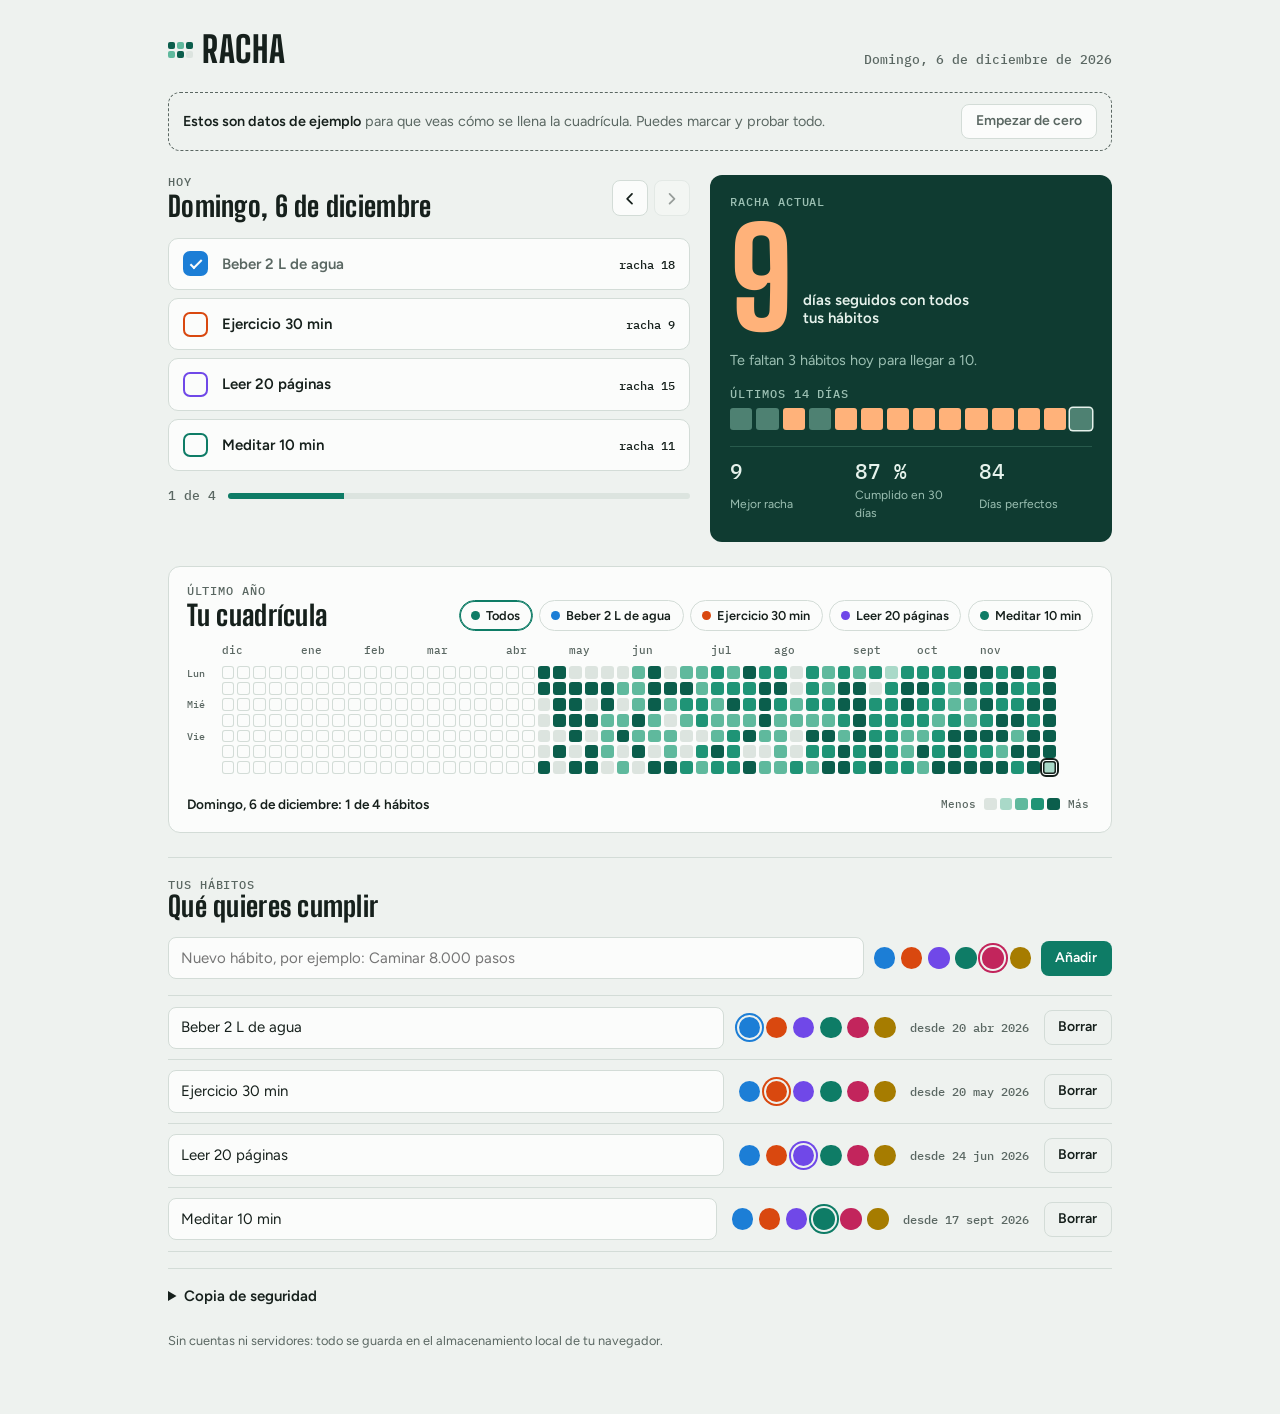
==== index.html @ d2ac2c83 "Añade Racha, registro de hábitos en una sola página Marca cada día los hábitos cumplidos, con racha " ====
<!doctype html>
<html lang="es">
<head>
<meta charset="utf-8">
<meta name="viewport" content="width=device-width, initial-scale=1, viewport-fit=cover">
<title>Racha de hábitos</title>
<link rel="preconnect" href="https://fonts.googleapis.com">
<link rel="preconnect" href="https://fonts.gstatic.com" crossorigin>
<link rel="stylesheet" href="https://fonts.googleapis.com/css2?family=Big+Shoulders+Display:wght@700;800&family=Figtree:wght@400;500;600;700&family=IBM+Plex+Mono:wght@400;500&display=swap">
<style>
/* Layout: una columna de trabajo. Arriba "el día" (checklist) junto al marcador de racha; debajo el año en cuadrícula y la gestión de hábitos. */
:root {
  --bg: #EEF2EF;
  --surface: #FBFCFB;
  --ink: #16201C;
  --muted: #5A6762;
  --line: #D3DCD7;
  --accent: #0E7C66;
  --accent-ink: #FFFFFF;
  --danger: #B42318;

  /* Escala de la cuadrícula: de "nada" a "todo cumplido" */
  --c0: #DCE4DF;
  --c1: #A9D9C8;
  --c2: #5FB99D;
  --c3: #1F9476;
  --c4: #0B5E4C;

  /* Colores de hábito */
  --h1: #1C7ED6;
  --h2: #D9480F;
  --h3: #7048E8;
  --h4: #0E7C66;
  --h5: #C2255C;
  --h6: #A67C00;

  /* Marcador: un objeto oscuro en ambos temas, a propósito */
  --board-bg: #0F3B31;
  --board-fg: #E6F2EC;
  --board-muted: #9CC0B3;
  --board-num: #FFB27A;
  --board-line: #285A4C;
  --board-half: #4E8172;

  --f-display: "Big Shoulders Display", "Arial Narrow", "Roboto Condensed", sans-serif;
  --f-body: "Figtree", system-ui, -apple-system, "Segoe UI", sans-serif;
  --f-mono: "IBM Plex Mono", ui-monospace, "SFMono-Regular", Menlo, monospace;
  --radius: 12px;
  color-scheme: light;
}
@media (prefers-color-scheme: dark) {
  :root:not([data-theme="light"]) {
    --bg: #0F1513; --surface: #161E1B; --ink: #E4EBE7; --muted: #8E9C96; --line: #28322E;
    --accent: #3FC3A0; --accent-ink: #06231C; --danger: #F97066;
    --c0: #202A26; --c1: #174C3F; --c2: #1D7762; --c3: #2EA486; --c4: #62E0BD;
    --h1: #4DABF7; --h2: #FF8A4C; --h3: #9775FA; --h4: #3FC3A0; --h5: #F06595; --h6: #E0B83A;
    --board-bg: #133A31; --board-line: #2B5A4D; --board-half: #4A7A6C;
    color-scheme: dark;
  }
}
:root[data-theme="dark"] {
  --bg: #0F1513; --surface: #161E1B; --ink: #E4EBE7; --muted: #8E9C96; --line: #28322E;
  --accent: #3FC3A0; --accent-ink: #06231C; --danger: #F97066;
  --c0: #202A26; --c1: #174C3F; --c2: #1D7762; --c3: #2EA486; --c4: #62E0BD;
  --h1: #4DABF7; --h2: #FF8A4C; --h3: #9775FA; --h4: #3FC3A0; --h5: #F06595; --h6: #E0B83A;
  --board-bg: #133A31; --board-line: #2B5A4D; --board-half: #4A7A6C;
  color-scheme: dark;
}

*, *::before, *::after { box-sizing: border-box; }
[hidden] { display: none !important; }
html { -webkit-text-size-adjust: 100%; }
body {
  margin: 0;
  background: var(--bg);
  color: var(--ink);
  font: 400 15px/1.5 var(--f-body);
}
button, input, textarea { font: inherit; color: inherit; }
:focus-visible { outline: 2px solid var(--accent); outline-offset: 2px; }

.wrap {
  max-width: 62rem;
  margin: 0 auto;
  padding-inline: 1rem;
  padding-block: 1.25rem 3rem;
  display: grid;
  gap: 1.5rem;
}
@media (min-width: 48rem) {
  .wrap { padding-inline: 1.5rem; padding-block: 2rem 4rem; }
}

.mono { font-family: var(--f-mono); font-variant-numeric: tabular-nums; }
.eyebrow {
  margin: 0;
  font: 500 .72rem/1.2 var(--f-mono);
  letter-spacing: .08em;
  text-transform: uppercase;
  color: var(--muted);
}
h1, h2 { text-wrap: balance; }
h2 {
  margin: 0;
  font: 800 1.75rem/1.05 var(--f-display);
  letter-spacing: .01em;
}

/* Cabecera */
.top {
  display: flex;
  flex-wrap: wrap;
  align-items: flex-end;
  justify-content: space-between;
  gap: .25rem 1rem;
}
.brand {
  margin: 0;
  display: flex;
  align-items: center;
  gap: .55rem;
  font: 800 2.25rem/1 var(--f-display);
  text-transform: uppercase;
  letter-spacing: .02em;
}
.brand-mark { display: grid; grid-template-columns: repeat(3, 7px); gap: 2px; }
.brand-mark i { width: 7px; height: 7px; border-radius: 2px; background: var(--c4); }
.brand-mark i:nth-child(2), .brand-mark i:nth-child(4) { background: var(--c2); }
.brand-mark i:nth-child(6) { background: var(--c0); }
.top-date { margin: 0; font: 500 .8rem var(--f-mono); color: var(--muted); }

/* Botones */
.btn {
  display: inline-flex;
  align-items: center;
  justify-content: center;
  gap: .4rem;
  padding: .5rem .85rem;
  border: 1px solid var(--line);
  border-radius: 8px;
  background: var(--surface);
  font-weight: 600;
  font-size: .875rem;
  line-height: 1.2;
  cursor: pointer;
}
.btn:hover { border-color: var(--muted); }
.btn.primary { background: var(--accent); color: var(--accent-ink); border-color: transparent; }
.btn.primary:hover { filter: brightness(1.08); }
.btn.danger { color: var(--danger); border-color: currentColor; }
.btn.ghost { background: transparent; }
.btn:disabled { opacity: .4; cursor: not-allowed; }
.iconbtn { width: 2.25rem; height: 2.25rem; padding: 0; }
.iconbtn svg { width: 1.1rem; height: 1.1rem; }

.notice {
  display: flex;
  flex-wrap: wrap;
  align-items: center;
  justify-content: space-between;
  gap: .5rem 1rem;
  padding: .7rem .9rem;
  border: 1px dashed var(--muted);
  border-radius: var(--radius);
  color: var(--muted);
  font-size: .9rem;
}
.notice p { margin: 0; min-width: 0; flex: 1 1 18rem; }
.notice strong { color: var(--ink); font-weight: 600; }

/* Zona superior */
.hero { display: grid; gap: 1.25rem; grid-template-columns: minmax(0, 1fr); }
@media (min-width: 48rem) {
  .hero { grid-template-columns: minmax(0, 1.3fr) minmax(0, 1fr); align-items: start; }
}

/* El día */
.day { display: grid; gap: 1rem; min-width: 0; }
.day-head { display: flex; align-items: center; gap: .5rem; flex-wrap: wrap; }
.day-title { flex: 1 1 10rem; min-width: 0; display: grid; gap: .2rem; }
.day-nav { display: flex; gap: .4rem; align-items: center; }

.checks { list-style: none; margin: 0; padding: 0; display: grid; gap: .5rem; }
.check {
  --hab: var(--accent);
  width: 100%;
  display: flex;
  align-items: center;
  gap: .85rem;
  padding: .8rem .9rem;
  border: 1px solid var(--line);
  border-radius: 10px;
  background: var(--surface);
  text-align: left;
  cursor: pointer;
  transition: border-color .15s, background-color .15s;
}
.check:hover { border-color: var(--hab); }
.check .box {
  flex: none;
  width: 1.55rem;
  height: 1.55rem;
  border-radius: 7px;
  border: 2px solid var(--hab);
  display: grid;
  place-items: center;
  transition: background-color .15s;
}
.check[aria-checked="true"] .box { background: var(--hab); }
.check[aria-checked="true"] .box::after {
  content: "";
  width: .4rem;
  height: .75rem;
  border: solid var(--surface);
  border-width: 0 2.5px 2.5px 0;
  transform: translateY(-1px) rotate(45deg);
}
.check .name { flex: 1; min-width: 0; font-weight: 600; overflow-wrap: anywhere; }
.check[aria-checked="true"] .name { color: var(--muted); }
.check .hstreak { flex: none; font: 500 .78rem var(--f-mono); color: var(--muted); white-space: nowrap; }
.check .hstreak.hot { color: var(--ink); }

.progress { display: flex; align-items: center; gap: .75rem; font: 500 .8rem var(--f-mono); color: var(--muted); }
.bar { flex: 1; height: 6px; border-radius: 3px; background: var(--c0); overflow: hidden; }
.bar i { display: block; height: 100%; width: 0; background: var(--accent); transition: width .25s ease; }

.empty { margin: 0; padding: 1.25rem; border: 1px dashed var(--line); border-radius: 10px; color: var(--muted); }
.linkbtn { padding: 0; border: 0; background: none; color: var(--accent); font-weight: 600; text-decoration: underline; text-underline-offset: 3px; cursor: pointer; }

/* Marcador */
.board {
  background: var(--board-bg);
  color: var(--board-fg);
  border-radius: var(--radius);
  padding: 1.25rem;
  display: grid;
  gap: 1rem;
  min-width: 0;
}
.board .eyebrow { color: var(--board-muted); }
.score { display: flex; align-items: flex-end; gap: .6rem; flex-wrap: wrap; }
.num {
  margin: 0;
  font: 800 clamp(5.5rem, 20vw, 8.5rem)/.8 var(--f-display);
  color: var(--board-num);
  font-variant-numeric: tabular-nums;
  transform-origin: left bottom;
}
.num.bump { animation: bump .6s cubic-bezier(.3, 1.6, .5, 1); }
@keyframes bump { 0% { transform: scale(1); } 35% { transform: scale(1.12); } 100% { transform: scale(1); } }
.unit { margin: 0 0 .35rem; font-weight: 600; line-height: 1.25; max-width: 11rem; }
.board-msg { margin: 0; color: var(--board-muted); font-size: .9rem; }
.last14 { display: grid; gap: .4rem; }
.last14-row { display: grid; grid-template-columns: repeat(14, minmax(0, 1fr)); gap: 4px; }
.last14-row i { aspect-ratio: 1; max-width: 100%; border-radius: 3px; background: var(--board-line); }
.last14-row i.h { background: var(--board-half); }
.last14-row i.p { background: var(--board-num); }
.last14-row i.t { box-shadow: 0 0 0 1.5px var(--board-fg); }
.stats {
  display: grid;
  grid-template-columns: repeat(3, minmax(0, 1fr));
  gap: .75rem;
  padding-top: .9rem;
  border-top: 1px solid var(--board-line);
}
.stat { display: grid; gap: .1rem; min-width: 0; }
.stat b { font: 500 1.3rem/1.1 var(--f-mono); font-variant-numeric: tabular-nums; }
.stat span { font-size: .75rem; color: var(--board-muted); }

/* Cuadrícula anual */
.year {
  background: var(--surface);
  border: 1px solid var(--line);
  border-radius: var(--radius);
  padding: 1.1rem;
  display: grid;
  gap: .9rem;
  min-width: 0;
}
.year-head { display: flex; flex-wrap: wrap; align-items: flex-end; justify-content: space-between; gap: .75rem 1rem; }
.year-head > div:first-child { display: grid; gap: .2rem; }
.chips { display: flex; flex-wrap: wrap; gap: .4rem; }
.chip {
  --hab: var(--accent);
  display: inline-flex;
  align-items: center;
  gap: .4rem;
  padding: .3rem .7rem;
  border: 1px solid var(--line);
  border-radius: 999px;
  background: transparent;
  font-size: .8rem;
  font-weight: 600;
  cursor: pointer;
}
.chip .dot { width: .55rem; height: .55rem; border-radius: 50%; background: var(--hab); }
.chip[aria-pressed="true"] { border-color: var(--hab); box-shadow: inset 0 0 0 1px var(--hab); }

.heat-scroll { overflow-x: auto; padding-bottom: .35rem; scrollbar-width: thin; }
.heat {
  --cell: .8rem;
  --hab: var(--accent);
  display: grid;
  grid-template-columns: 2rem repeat(53, var(--cell));
  grid-template-rows: 1.15rem repeat(7, var(--cell));
  gap: 3px;
  width: max-content;
}
.mo { grid-row: 1; justify-self: start; align-self: start; font: 500 .68rem/1 var(--f-mono); color: var(--muted); white-space: nowrap; }
.wd { grid-column: 1; align-self: center; font: 500 .65rem/1 var(--f-mono); color: var(--muted); }
.cell {
  width: var(--cell);
  height: var(--cell);
  padding: 0;
  border: 0;
  border-radius: 3px;
  background: var(--c0);
  cursor: pointer;
}
.cell.l1 { background: var(--c1); }
.cell.l2 { background: var(--c2); }
.cell.l3 { background: var(--c3); }
.cell.l4 { background: var(--c4); }
.cell.on { background: var(--hab); }
.cell.pre { background: transparent; box-shadow: inset 0 0 0 1px var(--line); }
.cell.today { box-shadow: inset 0 0 0 1.5px var(--ink); }
.cell.sel { outline: 2px solid var(--ink); outline-offset: 1px; }
.cell:focus-visible { outline: 2px solid var(--accent); outline-offset: 1px; }
.heat-foot { display: flex; flex-wrap: wrap; align-items: center; justify-content: space-between; gap: .5rem 1rem; font-size: .85rem; color: var(--muted); }
.heat-info { margin: 0; min-width: 0; }
.heat-info strong { color: var(--ink); font-weight: 600; }
.legend { display: flex; align-items: center; gap: 3px; font: 500 .7rem var(--f-mono); }
.legend span { margin-inline: .3rem; }
.legend i { width: .8rem; height: .8rem; border-radius: 3px; background: var(--c0); }
.legend i:nth-of-type(2) { background: var(--c1); }
.legend i:nth-of-type(3) { background: var(--c2); }
.legend i:nth-of-type(4) { background: var(--c3); }
.legend i:nth-of-type(5) { background: var(--c4); }

/* Gestión */
.manage { display: grid; gap: 1rem; padding-top: 1.25rem; border-top: 1px solid var(--line); }
.addform { display: flex; flex-wrap: wrap; align-items: center; gap: .6rem; }
.field {
  flex: 1 1 14rem;
  min-width: 0;
  padding: .55rem .75rem;
  border: 1px solid var(--line);
  border-radius: 8px;
  background: var(--surface);
}
.field:focus-visible { outline-offset: 0; }
.swatches { display: flex; gap: .35rem; flex-wrap: wrap; border: 0; margin: 0; padding: 0; min-width: 0; }
.sw { position: relative; display: inline-grid; cursor: pointer; }
.sw input { position: absolute; inset: 0; opacity: 0; margin: 0; cursor: pointer; }
.sw span { width: 1.35rem; height: 1.35rem; border-radius: 50%; background: var(--hab); }
.sw input:checked + span { box-shadow: 0 0 0 2px var(--bg), 0 0 0 4px var(--hab); }
.sw input:focus-visible + span { outline: 2px solid var(--accent); outline-offset: 5px; }
.mlist { list-style: none; margin: 0; padding: 0; }
.mrow { display: flex; flex-wrap: wrap; align-items: center; gap: .5rem .9rem; padding-block: .65rem; border-bottom: 1px solid var(--line); }
.mrow:first-child { border-top: 1px solid var(--line); }
.mrow .field { flex: 1 1 12rem; }
.mmeta { font: 500 .75rem var(--f-mono); color: var(--muted); white-space: nowrap; }
.mconfirm { flex-basis: 100%; display: flex; flex-wrap: wrap; align-items: center; gap: .5rem .75rem; font-size: .9rem; }
.mconfirm p { margin: 0; flex: 1 1 14rem; }

details.backup { border-top: 1px solid var(--line); padding-top: 1rem; }
details.backup summary { cursor: pointer; font-weight: 600; }
.backup-body { display: grid; gap: .75rem; padding-top: .75rem; }
.backup-body p { margin: 0; color: var(--muted); font-size: .9rem; max-width: 65ch; }
.backup textarea {
  width: 100%;
  min-height: 7rem;
  padding: .6rem .75rem;
  border: 1px solid var(--line);
  border-radius: 8px;
  background: var(--surface);
  font: 400 .75rem/1.45 var(--f-mono);
  resize: vertical;
}
.row { display: flex; flex-wrap: wrap; gap: .5rem; align-items: center; }
.status { font-size: .85rem; color: var(--muted); margin: 0; }

.foot { margin: 0; font-size: .8rem; color: var(--muted); }

@media (prefers-reduced-motion: reduce) {
  *, *::before, *::after { transition: none !important; animation: none !important; }
}
</style>
</head>
<body>
<div class="wrap">
  <header class="top">
    <h1 class="brand"><span class="brand-mark" aria-hidden="true"><i></i><i></i><i></i><i></i><i></i><i></i></span>Racha</h1>
    <p class="top-date mono" id="topDate"></p>
  </header>

  <div class="notice" id="sampleNote" hidden>
    <p><strong>Estos son datos de ejemplo</strong> para que veas cómo se llena la cuadrícula. Puedes marcar y probar todo.</p>
    <button class="btn" type="button" id="freshBtn">Empezar de cero</button>
  </div>
  <div class="notice" id="storeNote" hidden>
    <p><strong>Este navegador no deja guardar datos aquí.</strong> Lo que marques se perderá al cerrar la página.</p>
  </div>

  <div class="hero">
    <section class="day" id="day" aria-labelledby="dayTitle">
      <div class="day-head">
        <div class="day-title">
          <p class="eyebrow" id="dayEyebrow">Hoy</p>
          <h2 id="dayTitle"></h2>
        </div>
        <div class="day-nav">
          <button class="btn ghost" type="button" id="todayBtn" hidden>Volver a hoy</button>
          <button class="btn iconbtn" type="button" id="prevDay" aria-label="Día anterior">
            <svg viewBox="0 0 20 20" aria-hidden="true"><path d="M12.5 4.5 7 10l5.5 5.5" fill="none" stroke="currentColor" stroke-width="2" stroke-linecap="round" stroke-linejoin="round"/></svg>
          </button>
          <button class="btn iconbtn" type="button" id="nextDay" aria-label="Día siguiente">
            <svg viewBox="0 0 20 20" aria-hidden="true"><path d="M7.5 4.5 13 10l-5.5 5.5" fill="none" stroke="currentColor" stroke-width="2" stroke-linecap="round" stroke-linejoin="round"/></svg>
          </button>
        </div>
      </div>
      <ul class="checks" id="checks"></ul>
      <p class="empty" id="dayEmpty" hidden>Todavía no tienes hábitos. <button class="linkbtn" type="button" id="goAdd">Añade el primero</button> y márcalo cada día que lo cumplas.</p>
      <div class="progress" id="progress">
        <span id="dayCount"></span>
        <span class="bar" aria-hidden="true"><i id="dayBar"></i></span>
      </div>
    </section>

    <section class="board" aria-labelledby="boardLabel">
      <p class="eyebrow" id="boardLabel">Racha actual</p>
      <div class="score">
        <p class="num" id="streakNum">0</p>
        <p class="unit" id="streakUnit">días seguidos con todos tus hábitos</p>
      </div>
      <p class="board-msg" id="boardMsg"></p>
      <div class="last14">
        <p class="eyebrow">Últimos 14 días</p>
        <div class="last14-row" id="last14" role="img"></div>
      </div>
      <div class="stats">
        <div class="stat"><b id="bestStreak">0</b><span>Mejor racha</span></div>
        <div class="stat"><b id="rate30">0 %</b><span>Cumplido en 30 días</span></div>
        <div class="stat"><b id="perfectDays">0</b><span>Días perfectos</span></div>
      </div>
    </section>
  </div>

  <section class="year" aria-labelledby="yearTitle">
    <div class="year-head">
      <div>
        <p class="eyebrow">Último año</p>
        <h2 id="yearTitle">Tu cuadrícula</h2>
      </div>
      <div class="chips" id="chips" role="group" aria-label="Ver en la cuadrícula"></div>
    </div>
    <div class="heat-scroll" id="heatScroll">
      <div class="heat" id="heat" role="group" aria-label="Días del último año. Usa las flechas para moverte y Enter para editar un día."></div>
    </div>
    <div class="heat-foot">
      <p class="heat-info" id="heatInfo" aria-live="polite"></p>
      <div class="legend" id="legend" aria-hidden="true"><span>Menos</span><i></i><i></i><i></i><i></i><i></i><span>Más</span></div>
    </div>
  </section>

  <section class="manage" aria-labelledby="manageTitle">
    <div>
      <p class="eyebrow">Tus hábitos</p>
      <h2 id="manageTitle">Qué quieres cumplir</h2>
    </div>
    <form class="addform" id="addForm" autocomplete="off">
      <input class="field" id="newName" name="newName" maxlength="40" placeholder="Nuevo hábito, por ejemplo: Caminar 8.000 pasos" aria-label="Nombre del nuevo hábito">
      <fieldset class="swatches" id="newSwatches" aria-label="Color del nuevo hábito"></fieldset>
      <button class="btn primary" type="submit">Añadir</button>
    </form>
    <p class="status" id="addMsg" hidden></p>
    <ul class="mlist" id="mlist"></ul>

    <details class="backup" id="backup">
      <summary>Copia de seguridad</summary>
      <div class="backup-body">
        <p>Tus datos viven solo en este navegador. Copia este texto y guárdalo donde quieras; para recuperarlo, pégalo aquí y pulsa Restaurar.</p>
        <textarea id="backupText" spellcheck="false" aria-label="Datos en formato JSON"></textarea>
        <div class="row">
          <button class="btn" type="button" id="copyBtn">Copiar datos</button>
          <button class="btn" type="button" id="restoreBtn">Restaurar</button>
          <button class="btn danger" type="button" id="resetBtn">Borrar todo</button>
        </div>
        <p class="status" id="backupMsg" aria-live="polite"></p>
      </div>
    </details>
  </section>

  <p class="foot">Sin cuentas ni servidores: todo se guarda en el almacenamiento local de tu navegador.</p>
</div>

<script>
(() => {
  'use strict';

  const KEY = 'racha.v1';
  const WEEKS = 53;
  const COLORS = 6;
  const reduceMotion = matchMedia('(prefers-reduced-motion: reduce)').matches;
  const $ = (s) => document.querySelector(s);

  // ---------- Fechas (siempre en hora local) ----------
  const pad = (n) => String(n).padStart(2, '0');
  const keyOf = (d) => `${d.getFullYear()}-${pad(d.getMonth() + 1)}-${pad(d.getDate())}`;
  const parseKey = (k) => { const [y, m, d] = k.split('-').map(Number); return new Date(y, m - 1, d); };
  const addDays = (d, n) => new Date(d.getFullYear(), d.getMonth(), d.getDate() + n);
  const shiftKey = (k, n) => keyOf(addDays(parseKey(k), n));
  const startOfDay = (d) => new Date(d.getFullYear(), d.getMonth(), d.getDate());

  const fmtDay = new Intl.DateTimeFormat('es-ES', { weekday: 'long', day: 'numeric', month: 'long' });
  const fmtFull = new Intl.DateTimeFormat('es-ES', { weekday: 'long', day: 'numeric', month: 'long', year: 'numeric' });
  const fmtShort = new Intl.DateTimeFormat('es-ES', { day: 'numeric', month: 'short', year: 'numeric' });
  const fmtMonth = new Intl.DateTimeFormat('es-ES', { month: 'short' });
  const cap = (s) => s.charAt(0).toUpperCase() + s.slice(1);
  const days = (n) => `${n} ${n === 1 ? 'día' : 'días'}`;

  let today, todayKey, gridStart, gridStartKey;
  function setToday() {
    today = startOfDay(new Date());
    todayKey = keyOf(today);
    const monday = addDays(today, -((today.getDay() + 6) % 7));
    gridStart = addDays(monday, -(WEEKS - 1) * 7);
    gridStartKey = keyOf(gridStart);
  }
  setToday();

  // ---------- Estado y almacenamiento ----------
  let storageOK = true;
  let state;
  let sel = todayKey;
  let filter = 'all';
  let pendingDelete = null;
  let restoreArmed = false;
  let resetArmed = false;

  function load() {
    try {
      const raw = localStorage.getItem(KEY);
      return raw ? JSON.parse(raw) : null;
    } catch (e) {
      storageOK = false;
      return null;
    }
  }
  function save() {
    try {
      localStorage.setItem(KEY, JSON.stringify(state));
      storageOK = true;
    } catch (e) {
      storageOK = false;
    }
    $('#storeNote').hidden = storageOK;
  }

  function normalize(s) {
    if (!s || typeof s !== 'object' || !Array.isArray(s.habits) || !s.log || typeof s.log !== 'object') return null;
    const isKey = (k) => typeof k === 'string' && /^\d{4}-\d{2}-\d{2}$/.test(k);
    const habits = s.habits
      .filter((h) => h && typeof h.id === 'string' && typeof h.name === 'string' && h.name.trim())
      .map((h) => ({
        id: h.id,
        name: h.name.trim().slice(0, 40),
        color: Math.min(COLORS, Math.max(1, parseInt(h.color, 10) || 1)),
        created: isKey(h.created) ? h.created : todayKey,
      }));
    const ids = new Set(habits.map((h) => h.id));
    const log = {};
    for (const [k, v] of Object.entries(s.log)) {
      if (!isKey(k) || !Array.isArray(v)) continue;
      const list = [...new Set(v.filter((id) => ids.has(id)))];
      if (list.length) log[k] = list;
    }
    return { v: 1, sample: !!s.sample, habits, log };
  }

  // Historial de ejemplo, determinista, con una racha en curso de 9 días.
  function sampleState() {
    let seed = 1006;
    const rnd = () => {
      seed = (seed + 0x6D2B79F5) | 0;
      let t = Math.imul(seed ^ (seed >>> 15), 1 | seed);
      t = (t + Math.imul(t ^ (t >>> 7), 61 | t)) ^ t;
      return ((t ^ (t >>> 14)) >>> 0) / 4294967296;
    };
    const defs = [
      { id: 'agua', name: 'Beber 2 L de agua', color: 1, start: 230, base: 0.6 },
      { id: 'ejercicio', name: 'Ejercicio 30 min', color: 2, start: 200, base: 0.4 },
      { id: 'lectura', name: 'Leer 20 páginas', color: 3, start: 165, base: 0.5 },
      { id: 'meditar', name: 'Meditar 10 min', color: 4, start: 80, base: 0.45 },
    ];
    const log = {};
    for (let i = 230; i >= 1; i--) {
      const done = [];
      for (const h of defs) {
        if (i > h.start) continue;
        let p = h.base + (0.92 - h.base) * (1 - i / h.start);
        if (i > 112 && i < 128) p *= 0.35; // unas semanas flojas
        if (i <= 9) p = 1;
        if (i === 10 && h.id === 'ejercicio') p = 0;
        if (rnd() < p) done.push(h.id);
      }
      if (done.length) log[keyOf(addDays(today, -i))] = done;
    }
    log[todayKey] = ['agua'];
    return {
      v: 1,
      sample: true,
      habits: defs.map((h) => ({ id: h.id, name: h.name, color: h.color, created: keyOf(addDays(today, -h.start)) })),
      log,
    };
  }

  const uid = () => Math.random().toString(36).slice(2, 10);

  // ---------- Cálculos ----------
  const isDone = (k, id) => !!state.log[k] && state.log[k].includes(id);
  const activeOn = (k) => state.habits.filter((h) => h.created <= k);
  function dayStats(k) {
    const active = activeOn(k);
    return { active: active.length, done: active.filter((h) => isDone(k, h.id)).length };
  }
  function perfect(k) {
    const s = dayStats(k);
    return s.active > 0 && s.done === s.active;
  }
  // Racha en curso: si hoy aún no está cumplido, la racha de ayer sigue viva.
  function currentStreak(test) {
    let k = todayKey;
    if (!test(k)) k = shiftKey(k, -1);
    let n = 0;
    while (test(k)) { n++; k = shiftKey(k, -1); }
    return n;
  }
  function earliestKey() {
    let min = todayKey;
    for (const h of state.habits) if (h.created < min) min = h.created;
    return min;
  }
  function bestStreak(test) {
    let best = 0, run = 0;
    for (let d = parseKey(earliestKey()); d <= today; d = addDays(d, 1)) {
      if (test(keyOf(d))) { run++; if (run > best) best = run; } else run = 0;
    }
    return best;
  }
  const habitTest = (id) => (k) => isDone(k, id);

  // ---------- Acciones ----------
  function toggle(id) {
    const wasPerfect = perfect(sel);
    const list = state.log[sel] ? [...state.log[sel]] : [];
    const i = list.indexOf(id);
    if (i >= 0) {
      list.splice(i, 1);
    } else {
      list.push(id);
      const h = state.habits.find((x) => x.id === id);
      if (h && sel < h.created) h.created = sel; // marcar un día anterior amplía el historial del hábito
    }
    if (list.length) state.log[sel] = list; else delete state.log[sel];
    save();
    render();
    const btn = document.querySelector(`.check[data-id="${id}"]`);
    if (btn) btn.focus();
    if (!wasPerfect && perfect(sel) && sel === todayKey) bump();
  }

  function bump() {
    if (reduceMotion) return;
    const el = $('#streakNum');
    el.classList.remove('bump');
    void el.offsetWidth;
    el.classList.add('bump');
  }

  function selectDay(k, { scroll = false } = {}) {
    if (k > todayKey) k = todayKey;
    if (k < gridStartKey) k = gridStartKey;
    sel = k;
    render();
    if (scroll && window.innerWidth < 768) {
      $('#day').scrollIntoView({ behavior: reduceMotion ? 'auto' : 'smooth', block: 'start' });
    }
  }

  // ---------- Render ----------
  function render() {
    renderTop();
    renderDay();
    renderBoard();
    renderChips();
    renderHeat();
    renderManage();
  }

  function renderTop() {
    $('#topDate').textContent = cap(fmtFull.format(today));
    $('#sampleNote').hidden = !state.sample;
    $('#storeNote').hidden = storageOK;
  }

  function renderDay() {
    const isToday = sel === todayKey;
    const d = parseKey(sel);
    const ago = Math.round((today - d) / 86400000);
    $('#dayEyebrow').textContent = isToday ? 'Hoy' : ago === 1 ? 'Ayer' : `Hace ${ago} días`;
    $('#dayTitle').textContent = cap(fmtDay.format(d));
    $('#todayBtn').hidden = isToday;
    $('#nextDay').disabled = isToday;
    $('#prevDay').disabled = sel <= gridStartKey;

    const ul = $('#checks');
    ul.textContent = '';
    for (const h of state.habits) {
      const li = document.createElement('li');
      const b = document.createElement('button');
      b.type = 'button';
      b.className = 'check';
      b.dataset.id = h.id;
      b.setAttribute('role', 'checkbox');
      b.setAttribute('aria-checked', String(isDone(sel, h.id)));
      b.style.setProperty('--hab', `var(--h${h.color})`);
      const box = document.createElement('span');
      box.className = 'box';
      box.setAttribute('aria-hidden', 'true');
      const name = document.createElement('span');
      name.className = 'name';
      name.textContent = h.name;
      const st = currentStreak(habitTest(h.id));
      const streak = document.createElement('span');
      streak.className = 'hstreak' + (st >= 3 ? ' hot' : '');
      streak.textContent = st ? `racha ${st}` : 'sin racha';
      streak.title = `Racha actual: ${days(st)}`;
      b.append(box, name, streak);
      li.append(b);
      ul.append(li);
    }

    const has = state.habits.length > 0;
    $('#dayEmpty').hidden = has;
    $('#progress').hidden = !has;
    if (has) {
      const total = state.habits.length;
      const done = state.habits.filter((h) => isDone(sel, h.id)).length;
      $('#dayCount').textContent = `${done} de ${total}`;
      $('#dayBar').style.width = `${(done / total) * 100}%`;
    }
  }

  function renderBoard() {
    const has = state.habits.length > 0;
    const cur = has ? currentStreak(perfect) : 0;
    $('#streakNum').textContent = cur;
    $('#streakUnit').textContent = `${cur === 1 ? 'día seguido' : 'días seguidos'} con todos tus hábitos`;

    let msg;
    if (!has) msg = 'Añade un hábito para empezar a contar.';
    else if (perfect(todayKey)) msg = 'Hoy ya está completo. Mañana sigue sumando.';
    else {
      const s = dayStats(todayKey);
      const left = s.active - s.done;
      const word = left === 1 ? 'hábito' : 'hábitos';
      msg = cur > 0
        ? `Te ${left === 1 ? 'falta' : 'faltan'} ${left} ${word} hoy para llegar a ${cur + 1}.`
        : `Cumple los ${s.active} ${word} de hoy para empezar una racha.`;
    }
    $('#boardMsg').textContent = msg;

    const row = $('#last14');
    row.textContent = '';
    let perfectCount = 0;
    for (let i = 13; i >= 0; i--) {
      const k = keyOf(addDays(today, -i));
      const s = dayStats(k);
      const it = document.createElement('i');
      if (s.active && s.done === s.active) { it.className = 'p'; perfectCount++; }
      else if (s.done) it.className = 'h';
      if (i === 0) it.classList.add('t');
      row.append(it);
    }
    row.setAttribute('aria-label', `${perfectCount} de los últimos 14 días con todos los hábitos cumplidos`);

    $('#bestStreak').textContent = has ? bestStreak(perfect) : 0;
    let sumDone = 0, sumActive = 0;
    for (let i = 0; i < 30; i++) {
      const s = dayStats(keyOf(addDays(today, -i)));
      sumDone += s.done;
      sumActive += s.active;
    }
    $('#rate30').textContent = `${sumActive ? Math.round((sumDone / sumActive) * 100) : 0} %`;
    let total = 0;
    if (has) for (let d = parseKey(earliestKey()); d <= today; d = addDays(d, 1)) if (perfect(keyOf(d))) total++;
    $('#perfectDays').textContent = total;
  }

  function renderChips() {
    if (filter !== 'all' && !state.habits.some((h) => h.id === filter)) filter = 'all';
    const wrap = $('#chips');
    wrap.textContent = '';
    const make = (id, label, color) => {
      const b = document.createElement('button');
      b.type = 'button';
      b.className = 'chip';
      b.dataset.filter = id;
      b.setAttribute('aria-pressed', String(filter === id));
      if (color) b.style.setProperty('--hab', `var(--h${color})`);
      const dot = document.createElement('span');
      dot.className = 'dot';
      dot.setAttribute('aria-hidden', 'true');
      b.append(dot, document.createTextNode(label));
      wrap.append(b);
    };
    make('all', 'Todos', 0);
    for (const h of state.habits) make(h.id, h.name, h.color);
    $('#legend').hidden = filter !== 'all';
  }

  function cellLabel(k) {
    const when = cap(fmtDay.format(parseKey(k)));
    if (filter === 'all') {
      const s = dayStats(k);
      if (!s.active) return `${when}: sin hábitos todavía`;
      return `${when}: ${s.done} de ${s.active} hábitos`;
    }
    const h = state.habits.find((x) => x.id === filter);
    if (k < h.created) return `${when}: ${h.name} aún no existía`;
    return `${when}: ${h.name}, ${isDone(k, h.id) ? 'cumplido' : 'sin marcar'}`;
  }

  let firstHeat = true;
  function renderHeat() {
    const grid = $('#heat');
    const hadFocus = grid.contains(document.activeElement) ? document.activeElement.dataset.k : null;
    grid.textContent = '';
    const habit = filter === 'all' ? null : state.habits.find((h) => h.id === filter);
    grid.style.setProperty('--hab', habit ? `var(--h${habit.color})` : 'var(--accent)');

    const frag = document.createDocumentFragment();
    [['Lun', 0], ['Mié', 2], ['Vie', 4]].forEach(([t, r]) => {
      const s = document.createElement('span');
      s.className = 'wd';
      s.textContent = t;
      s.style.gridRow = r + 2;
      s.setAttribute('aria-hidden', 'true');
      frag.append(s);
    });

    const months = [];
    let prev = -1;
    for (let w = 0; w < WEEKS; w++) {
      const m = addDays(gridStart, w * 7).getMonth();
      if (m !== prev) { months.push({ w, m }); prev = m; }
    }
    if (months.length > 1 && months[1].w - months[0].w < 3) months.shift();
    for (const { w, m } of months) {
      const s = document.createElement('span');
      s.className = 'mo';
      s.textContent = fmtMonth.format(new Date(2026, m, 1)).replace('.', '');
      s.style.gridColumn = w + 2;
      s.setAttribute('aria-hidden', 'true');
      frag.append(s);
    }

    for (let w = 0; w < WEEKS; w++) {
      for (let d = 0; d < 7; d++) {
        const date = addDays(gridStart, w * 7 + d);
        if (date > today) break;
        const k = keyOf(date);
        const b = document.createElement('button');
        b.type = 'button';
        b.className = 'cell';
        b.dataset.k = k;
        b.tabIndex = k === sel ? 0 : -1;
        b.style.gridColumn = w + 2;
        b.style.gridRow = d + 2;
        if (habit) {
          if (k < habit.created) b.classList.add('pre');
          else if (isDone(k, habit.id)) b.classList.add('on');
        } else {
          const s = dayStats(k);
          if (!s.active) b.classList.add('pre');
          else if (s.done) {
            const r = s.done / s.active;
            b.classList.add(r === 1 ? 'l4' : r >= 2 / 3 ? 'l3' : r >= 1 / 3 ? 'l2' : 'l1');
          }
        }
        if (k === todayKey) b.classList.add('today');
        if (k === sel) b.classList.add('sel');
        b.setAttribute('aria-label', cellLabel(k));
        frag.append(b);
      }
    }
    grid.append(frag);
    showInfo(sel, true);

    if (hadFocus) {
      const again = grid.querySelector(`[data-k="${hadFocus}"]`);
      if (again) again.focus();
    }
    if (firstHeat) {
      firstHeat = false;
      const sc = $('#heatScroll');
      sc.scrollLeft = sc.scrollWidth;
    }
  }

  function showInfo(k, selected) {
    const el = $('#heatInfo');
    el.textContent = '';
    const strong = document.createElement('strong');
    strong.textContent = cellLabel(k);
    el.append(strong);
    if (selected && k !== todayKey) el.append(document.createTextNode(' · editándolo arriba'));
    else if (!selected) el.append(document.createTextNode(' · pulsa para editar'));
  }

  function swatchSet(container, name, selected, idPrefix) {
    container.textContent = '';
    for (let c = 1; c <= COLORS; c++) {
      const label = document.createElement('label');
      label.className = 'sw';
      label.style.setProperty('--hab', `var(--h${c})`);
      const input = document.createElement('input');
      input.type = 'radio';
      input.name = name;
      input.value = c;
      input.id = `${idPrefix}-${c}`;
      input.checked = c === selected;
      input.setAttribute('aria-label', `Color ${c}`);
      const dot = document.createElement('span');
      dot.setAttribute('aria-hidden', 'true');
      label.append(input, dot);
      container.append(label);
    }
  }

  function nextFreeColor() {
    const used = new Set(state.habits.map((h) => h.color));
    for (let c = 1; c <= COLORS; c++) if (!used.has(c)) return c;
    return (state.habits.length % COLORS) + 1;
  }

  function renderManage() {
    const newSw = $('#newSwatches');
    const current = newSw.querySelector('input:checked');
    swatchSet(newSw, 'newColor', current ? Number(current.value) : nextFreeColor(), 'newColor');

    const ul = $('#mlist');
    const focusedId = ul.contains(document.activeElement) ? document.activeElement.id : null;
    ul.textContent = '';
    for (const h of state.habits) {
      const li = document.createElement('li');
      li.className = 'mrow';
      li.dataset.id = h.id;

      const input = document.createElement('input');
      input.className = 'field';
      input.id = `name-${h.id}`;
      input.value = h.name;
      input.maxLength = 40;
      input.setAttribute('aria-label', 'Nombre del hábito');
      input.dataset.rename = h.id;

      const sw = document.createElement('div');
      sw.className = 'swatches';
      sw.setAttribute('role', 'radiogroup');
      sw.setAttribute('aria-label', `Color de ${h.name}`);
      swatchSet(sw, `color-${h.id}`, h.color, `color-${h.id}`);
      sw.dataset.recolor = h.id;

      const meta = document.createElement('span');
      meta.className = 'mmeta';
      meta.textContent = `desde ${fmtShort.format(parseKey(h.created)).replace('.', '')}`;

      const del = document.createElement('button');
      del.type = 'button';
      del.className = 'btn ghost';
      del.id = `del-${h.id}`;
      del.textContent = 'Borrar';
      del.dataset.askDelete = h.id;

      li.append(input, sw, meta, del);

      if (pendingDelete === h.id) {
        del.hidden = true;
        const box = document.createElement('div');
        box.className = 'mconfirm';
        const p = document.createElement('p');
        p.textContent = `¿Borrar «${h.name}» y todo su historial? No se puede deshacer.`;
        const yes = document.createElement('button');
        yes.type = 'button';
        yes.className = 'btn danger';
        yes.id = `confirm-${h.id}`;
        yes.textContent = 'Sí, borrar';
        yes.dataset.confirmDelete = h.id;
        const no = document.createElement('button');
        no.type = 'button';
        no.className = 'btn';
        no.id = `cancel-${h.id}`;
        no.textContent = 'Cancelar';
        no.dataset.cancelDelete = h.id;
        box.append(p, yes, no);
        li.append(box);
      }
      ul.append(li);
    }
    if (focusedId) {
      const again = document.getElementById(focusedId);
      if (again) again.focus();
    }
  }

  // ---------- Eventos ----------
  $('#checks').addEventListener('click', (e) => {
    const b = e.target.closest('.check');
    if (b) toggle(b.dataset.id);
  });
  $('#prevDay').addEventListener('click', () => selectDay(shiftKey(sel, -1)));
  $('#nextDay').addEventListener('click', () => selectDay(shiftKey(sel, 1)));
  $('#todayBtn').addEventListener('click', () => selectDay(todayKey));
  $('#goAdd').addEventListener('click', () => $('#newName').focus());

  $('#chips').addEventListener('click', (e) => {
    const b = e.target.closest('.chip');
    if (!b) return;
    filter = b.dataset.filter;
    renderChips();
    renderHeat();
  });

  const heat = $('#heat');
  heat.addEventListener('click', (e) => {
    const c = e.target.closest('.cell');
    if (c) selectDay(c.dataset.k, { scroll: true });
  });
  heat.addEventListener('mouseover', (e) => {
    const c = e.target.closest('.cell');
    if (c) showInfo(c.dataset.k, c.dataset.k === sel);
  });
  heat.addEventListener('mouseleave', () => showInfo(sel, true));
  heat.addEventListener('focusin', (e) => {
    const c = e.target.closest('.cell');
    if (c) showInfo(c.dataset.k, c.dataset.k === sel);
  });
  heat.addEventListener('keydown', (e) => {
    const c = e.target.closest('.cell');
    if (!c) return;
    const moves = { ArrowLeft: -7, ArrowRight: 7, ArrowUp: -1, ArrowDown: 1 };
    if (!(e.key in moves)) return;
    e.preventDefault();
    let k = shiftKey(c.dataset.k, moves[e.key]);
    if (k > todayKey) k = todayKey;
    if (k < gridStartKey) k = gridStartKey;
    const next = heat.querySelector(`[data-k="${k}"]`);
    if (!next) return;
    c.tabIndex = -1;
    next.tabIndex = 0;
    next.focus();
  });

  $('#freshBtn').addEventListener('click', () => {
    state = {
      v: 1,
      sample: false,
      habits: state.habits.map((h) => ({ ...h, created: todayKey })),
      log: {},
    };
    sel = todayKey;
    save();
    render();
  });

  $('#addForm').addEventListener('submit', (e) => {
    e.preventDefault();
    const input = $('#newName');
    const name = input.value.trim();
    const msg = $('#addMsg');
    if (!name) {
      msg.hidden = false;
      msg.textContent = 'Escribe un nombre para el hábito.';
      input.focus();
      return;
    }
    if (state.habits.some((h) => h.name.toLowerCase() === name.toLowerCase())) {
      msg.hidden = false;
      msg.textContent = `Ya tienes un hábito llamado «${name}».`;
      input.focus();
      return;
    }
    const color = Number(($('#newSwatches input:checked') || {}).value) || nextFreeColor();
    state.habits.push({ id: uid(), name: name.slice(0, 40), color, created: todayKey });
    input.value = '';
    msg.hidden = true;
    const checked = $('#newSwatches input:checked');
    if (checked) checked.checked = false; // que el siguiente proponga un color libre
    save();
    render();
    input.focus();
  });

  const mlist = $('#mlist');
  mlist.addEventListener('change', (e) => {
    const t = e.target;
    if (t.dataset.rename) {
      const h = state.habits.find((x) => x.id === t.dataset.rename);
      const name = t.value.trim().slice(0, 40);
      if (!h) return;
      if (!name) { t.value = h.name; return; }
      h.name = name;
      save();
      renderDay();
      renderChips();
      renderHeat();
      return;
    }
    const group = t.closest('[data-recolor]');
    if (group && t.type === 'radio') {
      const h = state.habits.find((x) => x.id === group.dataset.recolor);
      if (!h) return;
      h.color = Number(t.value);
      save();
      renderDay();
      renderChips();
      renderHeat();
    }
  });
  mlist.addEventListener('click', (e) => {
    const t = e.target.closest('button');
    if (!t) return;
    if (t.dataset.askDelete) {
      pendingDelete = t.dataset.askDelete;
      renderManage();
      document.getElementById(`cancel-${pendingDelete}`)?.focus();
    } else if (t.dataset.cancelDelete) {
      const id = t.dataset.cancelDelete;
      pendingDelete = null;
      renderManage();
      document.getElementById(`del-${id}`)?.focus();
    } else if (t.dataset.confirmDelete) {
      const id = t.dataset.confirmDelete;
      state.habits = state.habits.filter((h) => h.id !== id);
      for (const k of Object.keys(state.log)) {
        const list = state.log[k].filter((x) => x !== id);
        if (list.length) state.log[k] = list; else delete state.log[k];
      }
      pendingDelete = null;
      save();
      render();
      $('#newName').focus();
    }
  });

  // Copia de seguridad
  const backup = $('#backup');
  const backupText = $('#backupText');
  const backupMsg = $('#backupMsg');
  const disarm = () => {
    restoreArmed = false;
    resetArmed = false;
    $('#restoreBtn').textContent = 'Restaurar';
    $('#resetBtn').textContent = 'Borrar todo';
  };
  backup.addEventListener('toggle', () => {
    if (backup.open) {
      backupText.value = JSON.stringify(state);
      backupMsg.textContent = '';
      disarm();
    }
  });
  $('#copyBtn').addEventListener('click', () => {
    backupText.value = JSON.stringify(state);
    disarm();
    const fallback = () => {
      backupText.focus();
      backupText.select();
      backupMsg.textContent = 'Texto seleccionado. Cópialo con Ctrl+C (o ⌘+C).';
    };
    try {
      navigator.clipboard.writeText(backupText.value)
        .then(() => { backupMsg.textContent = 'Datos copiados al portapapeles.'; })
        .catch(fallback);
    } catch (err) {
      fallback();
    }
  });
  $('#restoreBtn').addEventListener('click', () => {
    let parsed;
    try {
      parsed = normalize(JSON.parse(backupText.value));
    } catch (err) {
      parsed = null;
    }
    if (!parsed) {
      disarm();
      backupMsg.textContent = 'Ese texto no es una copia válida. Pega exactamente lo que copiaste con «Copiar datos».';
      return;
    }
    if (!restoreArmed) {
      disarm();
      restoreArmed = true;
      $('#restoreBtn').textContent = 'Confirmar: reemplazar mis datos';
      backupMsg.textContent = `La copia tiene ${parsed.habits.length} hábitos. Restaurarla sustituye todo lo que hay ahora.`;
      return;
    }
    parsed.sample = false;
    state = parsed;
    sel = todayKey;
    filter = 'all';
    save();
    render();
    disarm();
    backupMsg.textContent = 'Datos restaurados.';
  });
  $('#resetBtn').addEventListener('click', () => {
    if (!resetArmed) {
      disarm();
      resetArmed = true;
      $('#resetBtn').textContent = 'Confirmar: borrar todo';
      backupMsg.textContent = 'Se borrarán todos los hábitos y su historial de este navegador.';
      return;
    }
    state = { v: 1, sample: false, habits: [], log: {} };
    sel = todayKey;
    filter = 'all';
    save();
    render();
    disarm();
    backupText.value = JSON.stringify(state);
    backupMsg.textContent = 'Todo borrado. Empieza añadiendo un hábito.';
  });

  // Si la página sigue abierta al cambiar de día, avanzar con él.
  function checkMidnight() {
    const prev = todayKey;
    setToday();
    if (todayKey !== prev) {
      if (sel === prev) sel = todayKey;
      firstHeat = true;
      render();
    }
  }
  document.addEventListener('visibilitychange', () => { if (!document.hidden) checkMidnight(); });
  setInterval(checkMidnight, 60000);

  // ---------- Arranque ----------
  state = normalize(load());
  if (!state) {
    state = sampleState();
    save();
  }
  render();
})();
</script>
</body>
</html>
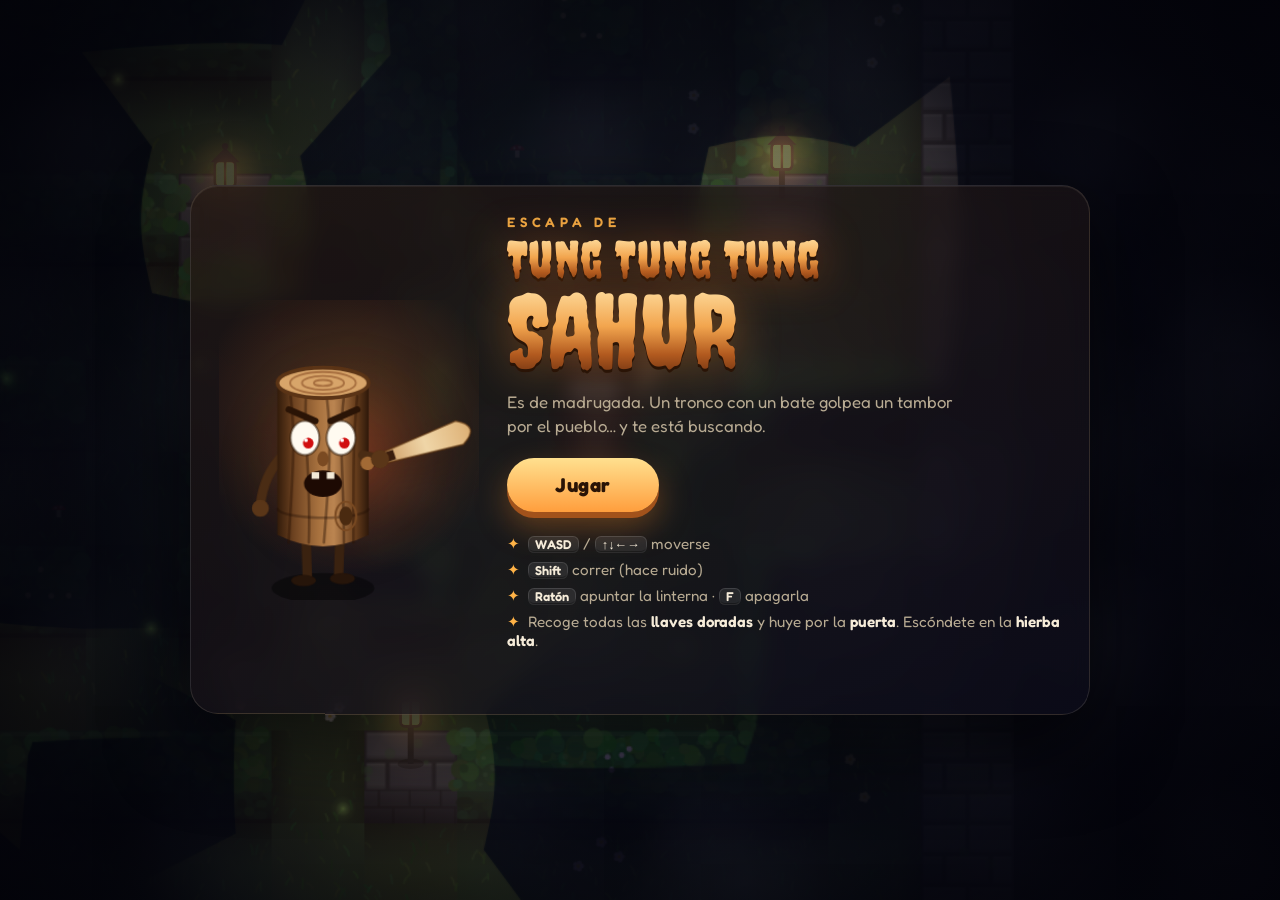
==== commit 7b283069: "Reemplaza Racha por el juego Escapa de Tung Tung Tung Sahur Elimina la app de hábitos y añade un jue" ====
--- a/index.html
+++ b/index.html
@@ -2,1259 +2,109 @@
 <html lang="es">
 <head>
 <meta charset="utf-8">
-<meta name="viewport" content="width=device-width, initial-scale=1, viewport-fit=cover">
-<title>Racha de hábitos</title>
+<meta name="viewport" content="width=device-width, initial-scale=1, maximum-scale=1, user-scalable=no, viewport-fit=cover">
+<title>Escapa de Tung Tung Sahur</title>
+<meta name="description" content="Juego de terror y huida: recoge las llaves y escapa del laberinto nocturno antes de que Tung Tung Tung Sahur te atrape.">
+<meta name="theme-color" content="#07080f">
+<link rel="icon" href="data:image/svg+xml,<svg xmlns='http://www.w3.org/2000/svg' viewBox='0 0 100 100'><text y='.9em' font-size='90'>🪵</text></svg>">
 <link rel="preconnect" href="https://fonts.googleapis.com">
 <link rel="preconnect" href="https://fonts.gstatic.com" crossorigin>
-<link rel="stylesheet" href="https://fonts.googleapis.com/css2?family=Big+Shoulders+Display:wght@700;800&family=Figtree:wght@400;500;600;700&family=IBM+Plex+Mono:wght@400;500&display=swap">
-<style>
-/* Layout: una columna de trabajo. Arriba "el día" (checklist) junto al marcador de racha; debajo el año en cuadrícula y la gestión de hábitos. */
-:root {
-  --bg: #EEF2EF;
-  --surface: #FBFCFB;
-  --ink: #16201C;
-  --muted: #5A6762;
-  --line: #D3DCD7;
-  --accent: #0E7C66;
-  --accent-ink: #FFFFFF;
-  --danger: #B42318;
-
-  /* Escala de la cuadrícula: de "nada" a "todo cumplido" */
-  --c0: #DCE4DF;
-  --c1: #A9D9C8;
-  --c2: #5FB99D;
-  --c3: #1F9476;
-  --c4: #0B5E4C;
-
-  /* Colores de hábito */
-  --h1: #1C7ED6;
-  --h2: #D9480F;
-  --h3: #7048E8;
-  --h4: #0E7C66;
-  --h5: #C2255C;
-  --h6: #A67C00;
-
-  /* Marcador: un objeto oscuro en ambos temas, a propósito */
-  --board-bg: #0F3B31;
-  --board-fg: #E6F2EC;
-  --board-muted: #9CC0B3;
-  --board-num: #FFB27A;
-  --board-line: #285A4C;
-  --board-half: #4E8172;
-
-  --f-display: "Big Shoulders Display", "Arial Narrow", "Roboto Condensed", sans-serif;
-  --f-body: "Figtree", system-ui, -apple-system, "Segoe UI", sans-serif;
-  --f-mono: "IBM Plex Mono", ui-monospace, "SFMono-Regular", Menlo, monospace;
-  --radius: 12px;
-  color-scheme: light;
-}
-@media (prefers-color-scheme: dark) {
-  :root:not([data-theme="light"]) {
-    --bg: #0F1513; --surface: #161E1B; --ink: #E4EBE7; --muted: #8E9C96; --line: #28322E;
-    --accent: #3FC3A0; --accent-ink: #06231C; --danger: #F97066;
-    --c0: #202A26; --c1: #174C3F; --c2: #1D7762; --c3: #2EA486; --c4: #62E0BD;
-    --h1: #4DABF7; --h2: #FF8A4C; --h3: #9775FA; --h4: #3FC3A0; --h5: #F06595; --h6: #E0B83A;
-    --board-bg: #133A31; --board-line: #2B5A4D; --board-half: #4A7A6C;
-    color-scheme: dark;
-  }
-}
-:root[data-theme="dark"] {
-  --bg: #0F1513; --surface: #161E1B; --ink: #E4EBE7; --muted: #8E9C96; --line: #28322E;
-  --accent: #3FC3A0; --accent-ink: #06231C; --danger: #F97066;
-  --c0: #202A26; --c1: #174C3F; --c2: #1D7762; --c3: #2EA486; --c4: #62E0BD;
-  --h1: #4DABF7; --h2: #FF8A4C; --h3: #9775FA; --h4: #3FC3A0; --h5: #F06595; --h6: #E0B83A;
-  --board-bg: #133A31; --board-line: #2B5A4D; --board-half: #4A7A6C;
-  color-scheme: dark;
-}
-
-*, *::before, *::after { box-sizing: border-box; }
-[hidden] { display: none !important; }
-html { -webkit-text-size-adjust: 100%; }
-body {
-  margin: 0;
-  background: var(--bg);
-  color: var(--ink);
-  font: 400 15px/1.5 var(--f-body);
-}
-button, input, textarea { font: inherit; color: inherit; }
-:focus-visible { outline: 2px solid var(--accent); outline-offset: 2px; }
-
-.wrap {
-  max-width: 62rem;
-  margin: 0 auto;
-  padding-inline: 1rem;
-  padding-block: 1.25rem 3rem;
-  display: grid;
-  gap: 1.5rem;
-}
-@media (min-width: 48rem) {
-  .wrap { padding-inline: 1.5rem; padding-block: 2rem 4rem; }
-}
-
-.mono { font-family: var(--f-mono); font-variant-numeric: tabular-nums; }
-.eyebrow {
-  margin: 0;
-  font: 500 .72rem/1.2 var(--f-mono);
-  letter-spacing: .08em;
-  text-transform: uppercase;
-  color: var(--muted);
-}
-h1, h2 { text-wrap: balance; }
-h2 {
-  margin: 0;
-  font: 800 1.75rem/1.05 var(--f-display);
-  letter-spacing: .01em;
-}
-
-/* Cabecera */
-.top {
-  display: flex;
-  flex-wrap: wrap;
-  align-items: flex-end;
-  justify-content: space-between;
-  gap: .25rem 1rem;
-}
-.brand {
-  margin: 0;
-  display: flex;
-  align-items: center;
-  gap: .55rem;
-  font: 800 2.25rem/1 var(--f-display);
-  text-transform: uppercase;
-  letter-spacing: .02em;
-}
-.brand-mark { display: grid; grid-template-columns: repeat(3, 7px); gap: 2px; }
-.brand-mark i { width: 7px; height: 7px; border-radius: 2px; background: var(--c4); }
-.brand-mark i:nth-child(2), .brand-mark i:nth-child(4) { background: var(--c2); }
-.brand-mark i:nth-child(6) { background: var(--c0); }
-.top-date { margin: 0; font: 500 .8rem var(--f-mono); color: var(--muted); }
-
-/* Botones */
-.btn {
-  display: inline-flex;
-  align-items: center;
-  justify-content: center;
-  gap: .4rem;
-  padding: .5rem .85rem;
-  border: 1px solid var(--line);
-  border-radius: 8px;
-  background: var(--surface);
-  font-weight: 600;
-  font-size: .875rem;
-  line-height: 1.2;
-  cursor: pointer;
-}
-.btn:hover { border-color: var(--muted); }
-.btn.primary { background: var(--accent); color: var(--accent-ink); border-color: transparent; }
-.btn.primary:hover { filter: brightness(1.08); }
-.btn.danger { color: var(--danger); border-color: currentColor; }
-.btn.ghost { background: transparent; }
-.btn:disabled { opacity: .4; cursor: not-allowed; }
-.iconbtn { width: 2.25rem; height: 2.25rem; padding: 0; }
-.iconbtn svg { width: 1.1rem; height: 1.1rem; }
-
-.notice {
-  display: flex;
-  flex-wrap: wrap;
-  align-items: center;
-  justify-content: space-between;
-  gap: .5rem 1rem;
-  padding: .7rem .9rem;
-  border: 1px dashed var(--muted);
-  border-radius: var(--radius);
-  color: var(--muted);
-  font-size: .9rem;
-}
-.notice p { margin: 0; min-width: 0; flex: 1 1 18rem; }
-.notice strong { color: var(--ink); font-weight: 600; }
-
-/* Zona superior */
-.hero { display: grid; gap: 1.25rem; grid-template-columns: minmax(0, 1fr); }
-@media (min-width: 48rem) {
-  .hero { grid-template-columns: minmax(0, 1.3fr) minmax(0, 1fr); align-items: start; }
-}
-
-/* El día */
-.day { display: grid; gap: 1rem; min-width: 0; }
-.day-head { display: flex; align-items: center; gap: .5rem; flex-wrap: wrap; }
-.day-title { flex: 1 1 10rem; min-width: 0; display: grid; gap: .2rem; }
-.day-nav { display: flex; gap: .4rem; align-items: center; }
-
-.checks { list-style: none; margin: 0; padding: 0; display: grid; gap: .5rem; }
-.check {
-  --hab: var(--accent);
-  width: 100%;
-  display: flex;
-  align-items: center;
-  gap: .85rem;
-  padding: .8rem .9rem;
-  border: 1px solid var(--line);
-  border-radius: 10px;
-  background: var(--surface);
-  text-align: left;
-  cursor: pointer;
-  transition: border-color .15s, background-color .15s;
-}
-.check:hover { border-color: var(--hab); }
-.check .box {
-  flex: none;
-  width: 1.55rem;
-  height: 1.55rem;
-  border-radius: 7px;
-  border: 2px solid var(--hab);
-  display: grid;
-  place-items: center;
-  transition: background-color .15s;
-}
-.check[aria-checked="true"] .box { background: var(--hab); }
-.check[aria-checked="true"] .box::after {
-  content: "";
-  width: .4rem;
-  height: .75rem;
-  border: solid var(--surface);
-  border-width: 0 2.5px 2.5px 0;
-  transform: translateY(-1px) rotate(45deg);
-}
-.check .name { flex: 1; min-width: 0; font-weight: 600; overflow-wrap: anywhere; }
-.check[aria-checked="true"] .name { color: var(--muted); }
-.check .hstreak { flex: none; font: 500 .78rem var(--f-mono); color: var(--muted); white-space: nowrap; }
-.check .hstreak.hot { color: var(--ink); }
-
-.progress { display: flex; align-items: center; gap: .75rem; font: 500 .8rem var(--f-mono); color: var(--muted); }
-.bar { flex: 1; height: 6px; border-radius: 3px; background: var(--c0); overflow: hidden; }
-.bar i { display: block; height: 100%; width: 0; background: var(--accent); transition: width .25s ease; }
-
-.empty { margin: 0; padding: 1.25rem; border: 1px dashed var(--line); border-radius: 10px; color: var(--muted); }
-.linkbtn { padding: 0; border: 0; background: none; color: var(--accent); font-weight: 600; text-decoration: underline; text-underline-offset: 3px; cursor: pointer; }
-
-/* Marcador */
-.board {
-  background: var(--board-bg);
-  color: var(--board-fg);
-  border-radius: var(--radius);
-  padding: 1.25rem;
-  display: grid;
-  gap: 1rem;
-  min-width: 0;
-}
-.board .eyebrow { color: var(--board-muted); }
-.score { display: flex; align-items: flex-end; gap: .6rem; flex-wrap: wrap; }
-.num {
-  margin: 0;
-  font: 800 clamp(5.5rem, 20vw, 8.5rem)/.8 var(--f-display);
-  color: var(--board-num);
-  font-variant-numeric: tabular-nums;
-  transform-origin: left bottom;
-}
-.num.bump { animation: bump .6s cubic-bezier(.3, 1.6, .5, 1); }
-@keyframes bump { 0% { transform: scale(1); } 35% { transform: scale(1.12); } 100% { transform: scale(1); } }
-.unit { margin: 0 0 .35rem; font-weight: 600; line-height: 1.25; max-width: 11rem; }
-.board-msg { margin: 0; color: var(--board-muted); font-size: .9rem; }
-.last14 { display: grid; gap: .4rem; }
-.last14-row { display: grid; grid-template-columns: repeat(14, minmax(0, 1fr)); gap: 4px; }
-.last14-row i { aspect-ratio: 1; max-width: 100%; border-radius: 3px; background: var(--board-line); }
-.last14-row i.h { background: var(--board-half); }
-.last14-row i.p { background: var(--board-num); }
-.last14-row i.t { box-shadow: 0 0 0 1.5px var(--board-fg); }
-.stats {
-  display: grid;
-  grid-template-columns: repeat(3, minmax(0, 1fr));
-  gap: .75rem;
-  padding-top: .9rem;
-  border-top: 1px solid var(--board-line);
-}
-.stat { display: grid; gap: .1rem; min-width: 0; }
-.stat b { font: 500 1.3rem/1.1 var(--f-mono); font-variant-numeric: tabular-nums; }
-.stat span { font-size: .75rem; color: var(--board-muted); }
-
-/* Cuadrícula anual */
-.year {
-  background: var(--surface);
-  border: 1px solid var(--line);
-  border-radius: var(--radius);
-  padding: 1.1rem;
-  display: grid;
-  gap: .9rem;
-  min-width: 0;
-}
-.year-head { display: flex; flex-wrap: wrap; align-items: flex-end; justify-content: space-between; gap: .75rem 1rem; }
-.year-head > div:first-child { display: grid; gap: .2rem; }
-.chips { display: flex; flex-wrap: wrap; gap: .4rem; }
-.chip {
-  --hab: var(--accent);
-  display: inline-flex;
-  align-items: center;
-  gap: .4rem;
-  padding: .3rem .7rem;
-  border: 1px solid var(--line);
-  border-radius: 999px;
-  background: transparent;
-  font-size: .8rem;
-  font-weight: 600;
-  cursor: pointer;
-}
-.chip .dot { width: .55rem; height: .55rem; border-radius: 50%; background: var(--hab); }
-.chip[aria-pressed="true"] { border-color: var(--hab); box-shadow: inset 0 0 0 1px var(--hab); }
-
-.heat-scroll { overflow-x: auto; padding-bottom: .35rem; scrollbar-width: thin; }
-.heat {
-  --cell: .8rem;
-  --hab: var(--accent);
-  display: grid;
-  grid-template-columns: 2rem repeat(53, var(--cell));
-  grid-template-rows: 1.15rem repeat(7, var(--cell));
-  gap: 3px;
-  width: max-content;
-}
-.mo { grid-row: 1; justify-self: start; align-self: start; font: 500 .68rem/1 var(--f-mono); color: var(--muted); white-space: nowrap; }
-.wd { grid-column: 1; align-self: center; font: 500 .65rem/1 var(--f-mono); color: var(--muted); }
-.cell {
-  width: var(--cell);
-  height: var(--cell);
-  padding: 0;
-  border: 0;
-  border-radius: 3px;
-  background: var(--c0);
-  cursor: pointer;
-}
-.cell.l1 { background: var(--c1); }
-.cell.l2 { background: var(--c2); }
-.cell.l3 { background: var(--c3); }
-.cell.l4 { background: var(--c4); }
-.cell.on { background: var(--hab); }
-.cell.pre { background: transparent; box-shadow: inset 0 0 0 1px var(--line); }
-.cell.today { box-shadow: inset 0 0 0 1.5px var(--ink); }
-.cell.sel { outline: 2px solid var(--ink); outline-offset: 1px; }
-.cell:focus-visible { outline: 2px solid var(--accent); outline-offset: 1px; }
-.heat-foot { display: flex; flex-wrap: wrap; align-items: center; justify-content: space-between; gap: .5rem 1rem; font-size: .85rem; color: var(--muted); }
-.heat-info { margin: 0; min-width: 0; }
-.heat-info strong { color: var(--ink); font-weight: 600; }
-.legend { display: flex; align-items: center; gap: 3px; font: 500 .7rem var(--f-mono); }
-.legend span { margin-inline: .3rem; }
-.legend i { width: .8rem; height: .8rem; border-radius: 3px; background: var(--c0); }
-.legend i:nth-of-type(2) { background: var(--c1); }
-.legend i:nth-of-type(3) { background: var(--c2); }
-.legend i:nth-of-type(4) { background: var(--c3); }
-.legend i:nth-of-type(5) { background: var(--c4); }
-
-/* Gestión */
-.manage { display: grid; gap: 1rem; padding-top: 1.25rem; border-top: 1px solid var(--line); }
-.addform { display: flex; flex-wrap: wrap; align-items: center; gap: .6rem; }
-.field {
-  flex: 1 1 14rem;
-  min-width: 0;
-  padding: .55rem .75rem;
-  border: 1px solid var(--line);
-  border-radius: 8px;
-  background: var(--surface);
-}
-.field:focus-visible { outline-offset: 0; }
-.swatches { display: flex; gap: .35rem; flex-wrap: wrap; border: 0; margin: 0; padding: 0; min-width: 0; }
-.sw { position: relative; display: inline-grid; cursor: pointer; }
-.sw input { position: absolute; inset: 0; opacity: 0; margin: 0; cursor: pointer; }
-.sw span { width: 1.35rem; height: 1.35rem; border-radius: 50%; background: var(--hab); }
-.sw input:checked + span { box-shadow: 0 0 0 2px var(--bg), 0 0 0 4px var(--hab); }
-.sw input:focus-visible + span { outline: 2px solid var(--accent); outline-offset: 5px; }
-.mlist { list-style: none; margin: 0; padding: 0; }
-.mrow { display: flex; flex-wrap: wrap; align-items: center; gap: .5rem .9rem; padding-block: .65rem; border-bottom: 1px solid var(--line); }
-.mrow:first-child { border-top: 1px solid var(--line); }
-.mrow .field { flex: 1 1 12rem; }
-.mmeta { font: 500 .75rem var(--f-mono); color: var(--muted); white-space: nowrap; }
-.mconfirm { flex-basis: 100%; display: flex; flex-wrap: wrap; align-items: center; gap: .5rem .75rem; font-size: .9rem; }
-.mconfirm p { margin: 0; flex: 1 1 14rem; }
-
-details.backup { border-top: 1px solid var(--line); padding-top: 1rem; }
-details.backup summary { cursor: pointer; font-weight: 600; }
-.backup-body { display: grid; gap: .75rem; padding-top: .75rem; }
-.backup-body p { margin: 0; color: var(--muted); font-size: .9rem; max-width: 65ch; }
-.backup textarea {
-  width: 100%;
-  min-height: 7rem;
-  padding: .6rem .75rem;
-  border: 1px solid var(--line);
-  border-radius: 8px;
-  background: var(--surface);
-  font: 400 .75rem/1.45 var(--f-mono);
-  resize: vertical;
-}
-.row { display: flex; flex-wrap: wrap; gap: .5rem; align-items: center; }
-.status { font-size: .85rem; color: var(--muted); margin: 0; }
-
-.foot { margin: 0; font-size: .8rem; color: var(--muted); }
-
-@media (prefers-reduced-motion: reduce) {
-  *, *::before, *::after { transition: none !important; animation: none !important; }
-}
-</style>
+<link rel="stylesheet" href="https://fonts.googleapis.com/css2?family=Creepster&family=Fredoka:wght@400;500;600;700&display=swap">
+<link rel="stylesheet" href="style.css">
 </head>
 <body>
-<div class="wrap">
-  <header class="top">
-    <h1 class="brand"><span class="brand-mark" aria-hidden="true"><i></i><i></i><i></i><i></i><i></i><i></i></span>Racha</h1>
-    <p class="top-date mono" id="topDate"></p>
-  </header>
+<canvas id="game"></canvas>
+<div id="danger"></div>
 
-  <div class="notice" id="sampleNote" hidden>
-    <p><strong>Estos son datos de ejemplo</strong> para que veas cómo se llena la cuadrícula. Puedes marcar y probar todo.</p>
-    <button class="btn" type="button" id="freshBtn">Empezar de cero</button>
+<!-- HUD de la partida -->
+<div id="hud" class="hidden">
+  <div class="hud-top">
+    <div class="panel hud-keys">
+      <div id="keys"></div>
+      <div id="objective"></div>
+    </div>
+    <div class="hud-right">
+      <div class="hud-row">
+        <div class="panel hud-info"><span id="level-label">Nivel 1</span><span id="timer">00:00</span></div>
+        <button id="btn-mute" class="icon-btn" aria-label="Silenciar">🔊</button>
+        <button id="btn-pause" class="icon-btn" aria-label="Pausa">⏸</button>
+      </div>
+      <canvas id="minimap"></canvas>
+    </div>
   </div>
-  <div class="notice" id="storeNote" hidden>
-    <p><strong>Este navegador no deja guardar datos aquí.</strong> Lo que marques se perderá al cerrar la página.</p>
+  <div class="hud-bottom">
+    <div class="stamina panel">
+      <span>Energía</span>
+      <div class="bar"><div id="stamina-fill"></div></div>
+    </div>
   </div>
-
-  <div class="hero">
-    <section class="day" id="day" aria-labelledby="dayTitle">
-      <div class="day-head">
-        <div class="day-title">
-          <p class="eyebrow" id="dayEyebrow">Hoy</p>
-          <h2 id="dayTitle"></h2>
-        </div>
-        <div class="day-nav">
-          <button class="btn ghost" type="button" id="todayBtn" hidden>Volver a hoy</button>
-          <button class="btn iconbtn" type="button" id="prevDay" aria-label="Día anterior">
-            <svg viewBox="0 0 20 20" aria-hidden="true"><path d="M12.5 4.5 7 10l5.5 5.5" fill="none" stroke="currentColor" stroke-width="2" stroke-linecap="round" stroke-linejoin="round"/></svg>
-          </button>
-          <button class="btn iconbtn" type="button" id="nextDay" aria-label="Día siguiente">
-            <svg viewBox="0 0 20 20" aria-hidden="true"><path d="M7.5 4.5 13 10l-5.5 5.5" fill="none" stroke="currentColor" stroke-width="2" stroke-linecap="round" stroke-linejoin="round"/></svg>
-          </button>
-        </div>
-      </div>
-      <ul class="checks" id="checks"></ul>
-      <p class="empty" id="dayEmpty" hidden>Todavía no tienes hábitos. <button class="linkbtn" type="button" id="goAdd">Añade el primero</button> y márcalo cada día que lo cumplas.</p>
-      <div class="progress" id="progress">
-        <span id="dayCount"></span>
-        <span class="bar" aria-hidden="true"><i id="dayBar"></i></span>
-      </div>
-    </section>
-
-    <section class="board" aria-labelledby="boardLabel">
-      <p class="eyebrow" id="boardLabel">Racha actual</p>
-      <div class="score">
-        <p class="num" id="streakNum">0</p>
-        <p class="unit" id="streakUnit">días seguidos con todos tus hábitos</p>
-      </div>
-      <p class="board-msg" id="boardMsg"></p>
-      <div class="last14">
-        <p class="eyebrow">Últimos 14 días</p>
-        <div class="last14-row" id="last14" role="img"></div>
-      </div>
-      <div class="stats">
-        <div class="stat"><b id="bestStreak">0</b><span>Mejor racha</span></div>
-        <div class="stat"><b id="rate30">0 %</b><span>Cumplido en 30 días</span></div>
-        <div class="stat"><b id="perfectDays">0</b><span>Días perfectos</span></div>
-      </div>
-    </section>
-  </div>
-
-  <section class="year" aria-labelledby="yearTitle">
-    <div class="year-head">
-      <div>
-        <p class="eyebrow">Último año</p>
-        <h2 id="yearTitle">Tu cuadrícula</h2>
-      </div>
-      <div class="chips" id="chips" role="group" aria-label="Ver en la cuadrícula"></div>
-    </div>
-    <div class="heat-scroll" id="heatScroll">
-      <div class="heat" id="heat" role="group" aria-label="Días del último año. Usa las flechas para moverte y Enter para editar un día."></div>
-    </div>
-    <div class="heat-foot">
-      <p class="heat-info" id="heatInfo" aria-live="polite"></p>
-      <div class="legend" id="legend" aria-hidden="true"><span>Menos</span><i></i><i></i><i></i><i></i><i></i><span>Más</span></div>
-    </div>
-  </section>
-
-  <section class="manage" aria-labelledby="manageTitle">
-    <div>
-      <p class="eyebrow">Tus hábitos</p>
-      <h2 id="manageTitle">Qué quieres cumplir</h2>
-    </div>
-    <form class="addform" id="addForm" autocomplete="off">
-      <input class="field" id="newName" name="newName" maxlength="40" placeholder="Nuevo hábito, por ejemplo: Caminar 8.000 pasos" aria-label="Nombre del nuevo hábito">
-      <fieldset class="swatches" id="newSwatches" aria-label="Color del nuevo hábito"></fieldset>
-      <button class="btn primary" type="submit">Añadir</button>
-    </form>
-    <p class="status" id="addMsg" hidden></p>
-    <ul class="mlist" id="mlist"></ul>
-
-    <details class="backup" id="backup">
-      <summary>Copia de seguridad</summary>
-      <div class="backup-body">
-        <p>Tus datos viven solo en este navegador. Copia este texto y guárdalo donde quieras; para recuperarlo, pégalo aquí y pulsa Restaurar.</p>
-        <textarea id="backupText" spellcheck="false" aria-label="Datos en formato JSON"></textarea>
-        <div class="row">
-          <button class="btn" type="button" id="copyBtn">Copiar datos</button>
-          <button class="btn" type="button" id="restoreBtn">Restaurar</button>
-          <button class="btn danger" type="button" id="resetBtn">Borrar todo</button>
-        </div>
-        <p class="status" id="backupMsg" aria-live="polite"></p>
-      </div>
-    </details>
-  </section>
-
-  <p class="foot">Sin cuentas ni servidores: todo se guarda en el almacenamiento local de tu navegador.</p>
+  <div id="alert"></div>
 </div>
 
-<script>
-(() => {
-  'use strict';
+<!-- Controles táctiles -->
+<div id="touch" class="hidden">
+  <div id="stick-zone"></div>
+  <div id="stick"><div id="stick-knob"></div></div>
+  <button id="btn-light" class="touch-btn small">LUZ</button>
+  <button id="btn-sprint" class="touch-btn">CORRER</button>
+</div>
 
-  const KEY = 'racha.v1';
-  const WEEKS = 53;
-  const COLORS = 6;
-  const reduceMotion = matchMedia('(prefers-reduced-motion: reduce)').matches;
-  const $ = (s) => document.querySelector(s);
+<!-- Menú principal -->
+<section id="menu" class="screen">
+  <div class="card menu-card">
+    <div class="portrait-wrap"><canvas id="portrait"></canvas></div>
+    <div class="menu-body">
+      <p class="kicker">Escapa de</p>
+      <h1 class="title"><span>Tung Tung Tung</span><strong>SAHUR</strong></h1>
+      <p class="subtitle">Es de madrugada. Un tronco con un bate golpea un tambor por el pueblo… y te está buscando.</p>
+      <button id="btn-play" class="btn">Jugar</button>
+      <ul class="howto">
+        <li><kbd>WASD</kbd> / <kbd>↑↓←→</kbd> moverse</li>
+        <li><kbd>Shift</kbd> correr (hace ruido)</li>
+        <li><kbd>Ratón</kbd> apuntar la linterna · <kbd>F</kbd> apagarla</li>
+        <li>Recoge todas las <b>llaves doradas</b> y huye por la <b>puerta</b>. Escóndete en la <b>hierba alta</b>.</li>
+      </ul>
+      <p id="record"></p>
+    </div>
+  </div>
+</section>
 
-  // ---------- Fechas (siempre en hora local) ----------
-  const pad = (n) => String(n).padStart(2, '0');
-  const keyOf = (d) => `${d.getFullYear()}-${pad(d.getMonth() + 1)}-${pad(d.getDate())}`;
-  const parseKey = (k) => { const [y, m, d] = k.split('-').map(Number); return new Date(y, m - 1, d); };
-  const addDays = (d, n) => new Date(d.getFullYear(), d.getMonth(), d.getDate() + n);
-  const shiftKey = (k, n) => keyOf(addDays(parseKey(k), n));
-  const startOfDay = (d) => new Date(d.getFullYear(), d.getMonth(), d.getDate());
+<section id="pause" class="screen hidden">
+  <div class="card small-card">
+    <h2 class="screen-title">Pausa</h2>
+    <p class="subtitle">Tung… tung… ¿lo oyes? Sigue ahí fuera.</p>
+    <div class="btn-col">
+      <button id="btn-resume" class="btn">Continuar</button>
+      <button id="btn-restart" class="btn secondary">Reiniciar nivel</button>
+      <button id="btn-menu1" class="btn secondary">Menú</button>
+    </div>
+  </div>
+</section>
 
-  const fmtDay = new Intl.DateTimeFormat('es-ES', { weekday: 'long', day: 'numeric', month: 'long' });
-  const fmtFull = new Intl.DateTimeFormat('es-ES', { weekday: 'long', day: 'numeric', month: 'long', year: 'numeric' });
-  const fmtShort = new Intl.DateTimeFormat('es-ES', { day: 'numeric', month: 'short', year: 'numeric' });
-  const fmtMonth = new Intl.DateTimeFormat('es-ES', { month: 'short' });
-  const cap = (s) => s.charAt(0).toUpperCase() + s.slice(1);
-  const days = (n) => `${n} ${n === 1 ? 'día' : 'días'}`;
+<section id="gameover" class="screen hidden overlay-red">
+  <div class="card small-card">
+    <h2 class="screen-title danger">¡Te atrapó!</h2>
+    <p id="over-line" class="subtitle"></p>
+    <div id="over-stats" class="stats"></div>
+    <div class="btn-col">
+      <button id="btn-retry" class="btn">Reintentar</button>
+      <button id="btn-menu2" class="btn secondary">Menú</button>
+    </div>
+  </div>
+</section>
 
-  let today, todayKey, gridStart, gridStartKey;
-  function setToday() {
-    today = startOfDay(new Date());
-    todayKey = keyOf(today);
-    const monday = addDays(today, -((today.getDay() + 6) % 7));
-    gridStart = addDays(monday, -(WEEKS - 1) * 7);
-    gridStartKey = keyOf(gridStart);
-  }
-  setToday();
+<section id="win" class="screen hidden overlay-gold">
+  <div class="card small-card">
+    <h2 class="screen-title good">¡Escapaste!</h2>
+    <p id="win-line" class="subtitle"></p>
+    <div id="win-stats" class="stats"></div>
+    <div class="btn-col">
+      <button id="btn-next" class="btn">Siguiente nivel</button>
+      <button id="btn-menu3" class="btn secondary">Menú</button>
+    </div>
+  </div>
+</section>
 
-  // ---------- Estado y almacenamiento ----------
-  let storageOK = true;
-  let state;
-  let sel = todayKey;
-  let filter = 'all';
-  let pendingDelete = null;
-  let restoreArmed = false;
-  let resetArmed = false;
-
-  function load() {
-    try {
-      const raw = localStorage.getItem(KEY);
-      return raw ? JSON.parse(raw) : null;
-    } catch (e) {
-      storageOK = false;
-      return null;
-    }
-  }
-  function save() {
-    try {
-      localStorage.setItem(KEY, JSON.stringify(state));
-      storageOK = true;
-    } catch (e) {
-      storageOK = false;
-    }
-    $('#storeNote').hidden = storageOK;
-  }
-
-  function normalize(s) {
-    if (!s || typeof s !== 'object' || !Array.isArray(s.habits) || !s.log || typeof s.log !== 'object') return null;
-    const isKey = (k) => typeof k === 'string' && /^\d{4}-\d{2}-\d{2}$/.test(k);
-    const habits = s.habits
-      .filter((h) => h && typeof h.id === 'string' && typeof h.name === 'string' && h.name.trim())
-      .map((h) => ({
-        id: h.id,
-        name: h.name.trim().slice(0, 40),
-        color: Math.min(COLORS, Math.max(1, parseInt(h.color, 10) || 1)),
-        created: isKey(h.created) ? h.created : todayKey,
-      }));
-    const ids = new Set(habits.map((h) => h.id));
-    const log = {};
-    for (const [k, v] of Object.entries(s.log)) {
-      if (!isKey(k) || !Array.isArray(v)) continue;
-      const list = [...new Set(v.filter((id) => ids.has(id)))];
-      if (list.length) log[k] = list;
-    }
-    return { v: 1, sample: !!s.sample, habits, log };
-  }
-
-  // Historial de ejemplo, determinista, con una racha en curso de 9 días.
-  function sampleState() {
-    let seed = 1006;
-    const rnd = () => {
-      seed = (seed + 0x6D2B79F5) | 0;
-      let t = Math.imul(seed ^ (seed >>> 15), 1 | seed);
-      t = (t + Math.imul(t ^ (t >>> 7), 61 | t)) ^ t;
-      return ((t ^ (t >>> 14)) >>> 0) / 4294967296;
-    };
-    const defs = [
-      { id: 'agua', name: 'Beber 2 L de agua', color: 1, start: 230, base: 0.6 },
-      { id: 'ejercicio', name: 'Ejercicio 30 min', color: 2, start: 200, base: 0.4 },
-      { id: 'lectura', name: 'Leer 20 páginas', color: 3, start: 165, base: 0.5 },
-      { id: 'meditar', name: 'Meditar 10 min', color: 4, start: 80, base: 0.45 },
-    ];
-    const log = {};
-    for (let i = 230; i >= 1; i--) {
-      const done = [];
-      for (const h of defs) {
-        if (i > h.start) continue;
-        let p = h.base + (0.92 - h.base) * (1 - i / h.start);
-        if (i > 112 && i < 128) p *= 0.35; // unas semanas flojas
-        if (i <= 9) p = 1;
-        if (i === 10 && h.id === 'ejercicio') p = 0;
-        if (rnd() < p) done.push(h.id);
-      }
-      if (done.length) log[keyOf(addDays(today, -i))] = done;
-    }
-    log[todayKey] = ['agua'];
-    return {
-      v: 1,
-      sample: true,
-      habits: defs.map((h) => ({ id: h.id, name: h.name, color: h.color, created: keyOf(addDays(today, -h.start)) })),
-      log,
-    };
-  }
-
-  const uid = () => Math.random().toString(36).slice(2, 10);
-
-  // ---------- Cálculos ----------
-  const isDone = (k, id) => !!state.log[k] && state.log[k].includes(id);
-  const activeOn = (k) => state.habits.filter((h) => h.created <= k);
-  function dayStats(k) {
-    const active = activeOn(k);
-    return { active: active.length, done: active.filter((h) => isDone(k, h.id)).length };
-  }
-  function perfect(k) {
-    const s = dayStats(k);
-    return s.active > 0 && s.done === s.active;
-  }
-  // Racha en curso: si hoy aún no está cumplido, la racha de ayer sigue viva.
-  function currentStreak(test) {
-    let k = todayKey;
-    if (!test(k)) k = shiftKey(k, -1);
-    let n = 0;
-    while (test(k)) { n++; k = shiftKey(k, -1); }
-    return n;
-  }
-  function earliestKey() {
-    let min = todayKey;
-    for (const h of state.habits) if (h.created < min) min = h.created;
-    return min;
-  }
-  function bestStreak(test) {
-    let best = 0, run = 0;
-    for (let d = parseKey(earliestKey()); d <= today; d = addDays(d, 1)) {
-      if (test(keyOf(d))) { run++; if (run > best) best = run; } else run = 0;
-    }
-    return best;
-  }
-  const habitTest = (id) => (k) => isDone(k, id);
-
-  // ---------- Acciones ----------
-  function toggle(id) {
-    const wasPerfect = perfect(sel);
-    const list = state.log[sel] ? [...state.log[sel]] : [];
-    const i = list.indexOf(id);
-    if (i >= 0) {
-      list.splice(i, 1);
-    } else {
-      list.push(id);
-      const h = state.habits.find((x) => x.id === id);
-      if (h && sel < h.created) h.created = sel; // marcar un día anterior amplía el historial del hábito
-    }
-    if (list.length) state.log[sel] = list; else delete state.log[sel];
-    save();
-    render();
-    const btn = document.querySelector(`.check[data-id="${id}"]`);
-    if (btn) btn.focus();
-    if (!wasPerfect && perfect(sel) && sel === todayKey) bump();
-  }
-
-  function bump() {
-    if (reduceMotion) return;
-    const el = $('#streakNum');
-    el.classList.remove('bump');
-    void el.offsetWidth;
-    el.classList.add('bump');
-  }
-
-  function selectDay(k, { scroll = false } = {}) {
-    if (k > todayKey) k = todayKey;
-    if (k < gridStartKey) k = gridStartKey;
-    sel = k;
-    render();
-    if (scroll && window.innerWidth < 768) {
-      $('#day').scrollIntoView({ behavior: reduceMotion ? 'auto' : 'smooth', block: 'start' });
-    }
-  }
-
-  // ---------- Render ----------
-  function render() {
-    renderTop();
-    renderDay();
-    renderBoard();
-    renderChips();
-    renderHeat();
-    renderManage();
-  }
-
-  function renderTop() {
-    $('#topDate').textContent = cap(fmtFull.format(today));
-    $('#sampleNote').hidden = !state.sample;
-    $('#storeNote').hidden = storageOK;
-  }
-
-  function renderDay() {
-    const isToday = sel === todayKey;
-    const d = parseKey(sel);
-    const ago = Math.round((today - d) / 86400000);
-    $('#dayEyebrow').textContent = isToday ? 'Hoy' : ago === 1 ? 'Ayer' : `Hace ${ago} días`;
-    $('#dayTitle').textContent = cap(fmtDay.format(d));
-    $('#todayBtn').hidden = isToday;
-    $('#nextDay').disabled = isToday;
-    $('#prevDay').disabled = sel <= gridStartKey;
-
-    const ul = $('#checks');
-    ul.textContent = '';
-    for (const h of state.habits) {
-      const li = document.createElement('li');
-      const b = document.createElement('button');
-      b.type = 'button';
-      b.className = 'check';
-      b.dataset.id = h.id;
-      b.setAttribute('role', 'checkbox');
-      b.setAttribute('aria-checked', String(isDone(sel, h.id)));
-      b.style.setProperty('--hab', `var(--h${h.color})`);
-      const box = document.createElement('span');
-      box.className = 'box';
-      box.setAttribute('aria-hidden', 'true');
-      const name = document.createElement('span');
-      name.className = 'name';
-      name.textContent = h.name;
-      const st = currentStreak(habitTest(h.id));
-      const streak = document.createElement('span');
-      streak.className = 'hstreak' + (st >= 3 ? ' hot' : '');
-      streak.textContent = st ? `racha ${st}` : 'sin racha';
-      streak.title = `Racha actual: ${days(st)}`;
-      b.append(box, name, streak);
-      li.append(b);
-      ul.append(li);
-    }
-
-    const has = state.habits.length > 0;
-    $('#dayEmpty').hidden = has;
-    $('#progress').hidden = !has;
-    if (has) {
-      const total = state.habits.length;
-      const done = state.habits.filter((h) => isDone(sel, h.id)).length;
-      $('#dayCount').textContent = `${done} de ${total}`;
-      $('#dayBar').style.width = `${(done / total) * 100}%`;
-    }
-  }
-
-  function renderBoard() {
-    const has = state.habits.length > 0;
-    const cur = has ? currentStreak(perfect) : 0;
-    $('#streakNum').textContent = cur;
-    $('#streakUnit').textContent = `${cur === 1 ? 'día seguido' : 'días seguidos'} con todos tus hábitos`;
-
-    let msg;
-    if (!has) msg = 'Añade un hábito para empezar a contar.';
-    else if (perfect(todayKey)) msg = 'Hoy ya está completo. Mañana sigue sumando.';
-    else {
-      const s = dayStats(todayKey);
-      const left = s.active - s.done;
-      const word = left === 1 ? 'hábito' : 'hábitos';
-      msg = cur > 0
-        ? `Te ${left === 1 ? 'falta' : 'faltan'} ${left} ${word} hoy para llegar a ${cur + 1}.`
-        : `Cumple los ${s.active} ${word} de hoy para empezar una racha.`;
-    }
-    $('#boardMsg').textContent = msg;
-
-    const row = $('#last14');
-    row.textContent = '';
-    let perfectCount = 0;
-    for (let i = 13; i >= 0; i--) {
-      const k = keyOf(addDays(today, -i));
-      const s = dayStats(k);
-      const it = document.createElement('i');
-      if (s.active && s.done === s.active) { it.className = 'p'; perfectCount++; }
-      else if (s.done) it.className = 'h';
-      if (i === 0) it.classList.add('t');
-      row.append(it);
-    }
-    row.setAttribute('aria-label', `${perfectCount} de los últimos 14 días con todos los hábitos cumplidos`);
-
-    $('#bestStreak').textContent = has ? bestStreak(perfect) : 0;
-    let sumDone = 0, sumActive = 0;
-    for (let i = 0; i < 30; i++) {
-      const s = dayStats(keyOf(addDays(today, -i)));
-      sumDone += s.done;
-      sumActive += s.active;
-    }
-    $('#rate30').textContent = `${sumActive ? Math.round((sumDone / sumActive) * 100) : 0} %`;
-    let total = 0;
-    if (has) for (let d = parseKey(earliestKey()); d <= today; d = addDays(d, 1)) if (perfect(keyOf(d))) total++;
-    $('#perfectDays').textContent = total;
-  }
-
-  function renderChips() {
-    if (filter !== 'all' && !state.habits.some((h) => h.id === filter)) filter = 'all';
-    const wrap = $('#chips');
-    wrap.textContent = '';
-    const make = (id, label, color) => {
-      const b = document.createElement('button');
-      b.type = 'button';
-      b.className = 'chip';
-      b.dataset.filter = id;
-      b.setAttribute('aria-pressed', String(filter === id));
-      if (color) b.style.setProperty('--hab', `var(--h${color})`);
-      const dot = document.createElement('span');
-      dot.className = 'dot';
-      dot.setAttribute('aria-hidden', 'true');
-      b.append(dot, document.createTextNode(label));
-      wrap.append(b);
-    };
-    make('all', 'Todos', 0);
-    for (const h of state.habits) make(h.id, h.name, h.color);
-    $('#legend').hidden = filter !== 'all';
-  }
-
-  function cellLabel(k) {
-    const when = cap(fmtDay.format(parseKey(k)));
-    if (filter === 'all') {
-      const s = dayStats(k);
-      if (!s.active) return `${when}: sin hábitos todavía`;
-      return `${when}: ${s.done} de ${s.active} hábitos`;
-    }
-    const h = state.habits.find((x) => x.id === filter);
-    if (k < h.created) return `${when}: ${h.name} aún no existía`;
-    return `${when}: ${h.name}, ${isDone(k, h.id) ? 'cumplido' : 'sin marcar'}`;
-  }
-
-  let firstHeat = true;
-  function renderHeat() {
-    const grid = $('#heat');
-    const hadFocus = grid.contains(document.activeElement) ? document.activeElement.dataset.k : null;
-    grid.textContent = '';
-    const habit = filter === 'all' ? null : state.habits.find((h) => h.id === filter);
-    grid.style.setProperty('--hab', habit ? `var(--h${habit.color})` : 'var(--accent)');
-
-    const frag = document.createDocumentFragment();
-    [['Lun', 0], ['Mié', 2], ['Vie', 4]].forEach(([t, r]) => {
-      const s = document.createElement('span');
-      s.className = 'wd';
-      s.textContent = t;
-      s.style.gridRow = r + 2;
-      s.setAttribute('aria-hidden', 'true');
-      frag.append(s);
-    });
-
-    const months = [];
-    let prev = -1;
-    for (let w = 0; w < WEEKS; w++) {
-      const m = addDays(gridStart, w * 7).getMonth();
-      if (m !== prev) { months.push({ w, m }); prev = m; }
-    }
-    if (months.length > 1 && months[1].w - months[0].w < 3) months.shift();
-    for (const { w, m } of months) {
-      const s = document.createElement('span');
-      s.className = 'mo';
-      s.textContent = fmtMonth.format(new Date(2026, m, 1)).replace('.', '');
-      s.style.gridColumn = w + 2;
-      s.setAttribute('aria-hidden', 'true');
-      frag.append(s);
-    }
-
-    for (let w = 0; w < WEEKS; w++) {
-      for (let d = 0; d < 7; d++) {
-        const date = addDays(gridStart, w * 7 + d);
-        if (date > today) break;
-        const k = keyOf(date);
-        const b = document.createElement('button');
-        b.type = 'button';
-        b.className = 'cell';
-        b.dataset.k = k;
-        b.tabIndex = k === sel ? 0 : -1;
-        b.style.gridColumn = w + 2;
-        b.style.gridRow = d + 2;
-        if (habit) {
-          if (k < habit.created) b.classList.add('pre');
-          else if (isDone(k, habit.id)) b.classList.add('on');
-        } else {
-          const s = dayStats(k);
-          if (!s.active) b.classList.add('pre');
-          else if (s.done) {
-            const r = s.done / s.active;
-            b.classList.add(r === 1 ? 'l4' : r >= 2 / 3 ? 'l3' : r >= 1 / 3 ? 'l2' : 'l1');
-          }
-        }
-        if (k === todayKey) b.classList.add('today');
-        if (k === sel) b.classList.add('sel');
-        b.setAttribute('aria-label', cellLabel(k));
-        frag.append(b);
-      }
-    }
-    grid.append(frag);
-    showInfo(sel, true);
-
-    if (hadFocus) {
-      const again = grid.querySelector(`[data-k="${hadFocus}"]`);
-      if (again) again.focus();
-    }
-    if (firstHeat) {
-      firstHeat = false;
-      const sc = $('#heatScroll');
-      sc.scrollLeft = sc.scrollWidth;
-    }
-  }
-
-  function showInfo(k, selected) {
-    const el = $('#heatInfo');
-    el.textContent = '';
-    const strong = document.createElement('strong');
-    strong.textContent = cellLabel(k);
-    el.append(strong);
-    if (selected && k !== todayKey) el.append(document.createTextNode(' · editándolo arriba'));
-    else if (!selected) el.append(document.createTextNode(' · pulsa para editar'));
-  }
-
-  function swatchSet(container, name, selected, idPrefix) {
-    container.textContent = '';
-    for (let c = 1; c <= COLORS; c++) {
-      const label = document.createElement('label');
-      label.className = 'sw';
-      label.style.setProperty('--hab', `var(--h${c})`);
-      const input = document.createElement('input');
-      input.type = 'radio';
-      input.name = name;
-      input.value = c;
-      input.id = `${idPrefix}-${c}`;
-      input.checked = c === selected;
-      input.setAttribute('aria-label', `Color ${c}`);
-      const dot = document.createElement('span');
-      dot.setAttribute('aria-hidden', 'true');
-      label.append(input, dot);
-      container.append(label);
-    }
-  }
-
-  function nextFreeColor() {
-    const used = new Set(state.habits.map((h) => h.color));
-    for (let c = 1; c <= COLORS; c++) if (!used.has(c)) return c;
-    return (state.habits.length % COLORS) + 1;
-  }
-
-  function renderManage() {
-    const newSw = $('#newSwatches');
-    const current = newSw.querySelector('input:checked');
-    swatchSet(newSw, 'newColor', current ? Number(current.value) : nextFreeColor(), 'newColor');
-
-    const ul = $('#mlist');
-    const focusedId = ul.contains(document.activeElement) ? document.activeElement.id : null;
-    ul.textContent = '';
-    for (const h of state.habits) {
-      const li = document.createElement('li');
-      li.className = 'mrow';
-      li.dataset.id = h.id;
-
-      const input = document.createElement('input');
-      input.className = 'field';
-      input.id = `name-${h.id}`;
-      input.value = h.name;
-      input.maxLength = 40;
-      input.setAttribute('aria-label', 'Nombre del hábito');
-      input.dataset.rename = h.id;
-
-      const sw = document.createElement('div');
-      sw.className = 'swatches';
-      sw.setAttribute('role', 'radiogroup');
-      sw.setAttribute('aria-label', `Color de ${h.name}`);
-      swatchSet(sw, `color-${h.id}`, h.color, `color-${h.id}`);
-      sw.dataset.recolor = h.id;
-
-      const meta = document.createElement('span');
-      meta.className = 'mmeta';
-      meta.textContent = `desde ${fmtShort.format(parseKey(h.created)).replace('.', '')}`;
-
-      const del = document.createElement('button');
-      del.type = 'button';
-      del.className = 'btn ghost';
-      del.id = `del-${h.id}`;
-      del.textContent = 'Borrar';
-      del.dataset.askDelete = h.id;
-
-      li.append(input, sw, meta, del);
-
-      if (pendingDelete === h.id) {
-        del.hidden = true;
-        const box = document.createElement('div');
-        box.className = 'mconfirm';
-        const p = document.createElement('p');
-        p.textContent = `¿Borrar «${h.name}» y todo su historial? No se puede deshacer.`;
-        const yes = document.createElement('button');
-        yes.type = 'button';
-        yes.className = 'btn danger';
-        yes.id = `confirm-${h.id}`;
-        yes.textContent = 'Sí, borrar';
-        yes.dataset.confirmDelete = h.id;
-        const no = document.createElement('button');
-        no.type = 'button';
-        no.className = 'btn';
-        no.id = `cancel-${h.id}`;
-        no.textContent = 'Cancelar';
-        no.dataset.cancelDelete = h.id;
-        box.append(p, yes, no);
-        li.append(box);
-      }
-      ul.append(li);
-    }
-    if (focusedId) {
-      const again = document.getElementById(focusedId);
-      if (again) again.focus();
-    }
-  }
-
-  // ---------- Eventos ----------
-  $('#checks').addEventListener('click', (e) => {
-    const b = e.target.closest('.check');
-    if (b) toggle(b.dataset.id);
-  });
-  $('#prevDay').addEventListener('click', () => selectDay(shiftKey(sel, -1)));
-  $('#nextDay').addEventListener('click', () => selectDay(shiftKey(sel, 1)));
-  $('#todayBtn').addEventListener('click', () => selectDay(todayKey));
-  $('#goAdd').addEventListener('click', () => $('#newName').focus());
-
-  $('#chips').addEventListener('click', (e) => {
-    const b = e.target.closest('.chip');
-    if (!b) return;
-    filter = b.dataset.filter;
-    renderChips();
-    renderHeat();
-  });
-
-  const heat = $('#heat');
-  heat.addEventListener('click', (e) => {
-    const c = e.target.closest('.cell');
-    if (c) selectDay(c.dataset.k, { scroll: true });
-  });
-  heat.addEventListener('mouseover', (e) => {
-    const c = e.target.closest('.cell');
-    if (c) showInfo(c.dataset.k, c.dataset.k === sel);
-  });
-  heat.addEventListener('mouseleave', () => showInfo(sel, true));
-  heat.addEventListener('focusin', (e) => {
-    const c = e.target.closest('.cell');
-    if (c) showInfo(c.dataset.k, c.dataset.k === sel);
-  });
-  heat.addEventListener('keydown', (e) => {
-    const c = e.target.closest('.cell');
-    if (!c) return;
-    const moves = { ArrowLeft: -7, ArrowRight: 7, ArrowUp: -1, ArrowDown: 1 };
-    if (!(e.key in moves)) return;
-    e.preventDefault();
-    let k = shiftKey(c.dataset.k, moves[e.key]);
-    if (k > todayKey) k = todayKey;
-    if (k < gridStartKey) k = gridStartKey;
-    const next = heat.querySelector(`[data-k="${k}"]`);
-    if (!next) return;
-    c.tabIndex = -1;
-    next.tabIndex = 0;
-    next.focus();
-  });
-
-  $('#freshBtn').addEventListener('click', () => {
-    state = {
-      v: 1,
-      sample: false,
-      habits: state.habits.map((h) => ({ ...h, created: todayKey })),
-      log: {},
-    };
-    sel = todayKey;
-    save();
-    render();
-  });
-
-  $('#addForm').addEventListener('submit', (e) => {
-    e.preventDefault();
-    const input = $('#newName');
-    const name = input.value.trim();
-    const msg = $('#addMsg');
-    if (!name) {
-      msg.hidden = false;
-      msg.textContent = 'Escribe un nombre para el hábito.';
-      input.focus();
-      return;
-    }
-    if (state.habits.some((h) => h.name.toLowerCase() === name.toLowerCase())) {
-      msg.hidden = false;
-      msg.textContent = `Ya tienes un hábito llamado «${name}».`;
-      input.focus();
-      return;
-    }
-    const color = Number(($('#newSwatches input:checked') || {}).value) || nextFreeColor();
-    state.habits.push({ id: uid(), name: name.slice(0, 40), color, created: todayKey });
-    input.value = '';
-    msg.hidden = true;
-    const checked = $('#newSwatches input:checked');
-    if (checked) checked.checked = false; // que el siguiente proponga un color libre
-    save();
-    render();
-    input.focus();
-  });
-
-  const mlist = $('#mlist');
-  mlist.addEventListener('change', (e) => {
-    const t = e.target;
-    if (t.dataset.rename) {
-      const h = state.habits.find((x) => x.id === t.dataset.rename);
-      const name = t.value.trim().slice(0, 40);
-      if (!h) return;
-      if (!name) { t.value = h.name; return; }
-      h.name = name;
-      save();
-      renderDay();
-      renderChips();
-      renderHeat();
-      return;
-    }
-    const group = t.closest('[data-recolor]');
-    if (group && t.type === 'radio') {
-      const h = state.habits.find((x) => x.id === group.dataset.recolor);
-      if (!h) return;
-      h.color = Number(t.value);
-      save();
-      renderDay();
-      renderChips();
-      renderHeat();
-    }
-  });
-  mlist.addEventListener('click', (e) => {
-    const t = e.target.closest('button');
-    if (!t) return;
-    if (t.dataset.askDelete) {
-      pendingDelete = t.dataset.askDelete;
-      renderManage();
-      document.getElementById(`cancel-${pendingDelete}`)?.focus();
-    } else if (t.dataset.cancelDelete) {
-      const id = t.dataset.cancelDelete;
-      pendingDelete = null;
-      renderManage();
-      document.getElementById(`del-${id}`)?.focus();
-    } else if (t.dataset.confirmDelete) {
-      const id = t.dataset.confirmDelete;
-      state.habits = state.habits.filter((h) => h.id !== id);
-      for (const k of Object.keys(state.log)) {
-        const list = state.log[k].filter((x) => x !== id);
-        if (list.length) state.log[k] = list; else delete state.log[k];
-      }
-      pendingDelete = null;
-      save();
-      render();
-      $('#newName').focus();
-    }
-  });
-
-  // Copia de seguridad
-  const backup = $('#backup');
-  const backupText = $('#backupText');
-  const backupMsg = $('#backupMsg');
-  const disarm = () => {
-    restoreArmed = false;
-    resetArmed = false;
-    $('#restoreBtn').textContent = 'Restaurar';
-    $('#resetBtn').textContent = 'Borrar todo';
-  };
-  backup.addEventListener('toggle', () => {
-    if (backup.open) {
-      backupText.value = JSON.stringify(state);
-      backupMsg.textContent = '';
-      disarm();
-    }
-  });
-  $('#copyBtn').addEventListener('click', () => {
-    backupText.value = JSON.stringify(state);
-    disarm();
-    const fallback = () => {
-      backupText.focus();
-      backupText.select();
-      backupMsg.textContent = 'Texto seleccionado. Cópialo con Ctrl+C (o ⌘+C).';
-    };
-    try {
-      navigator.clipboard.writeText(backupText.value)
-        .then(() => { backupMsg.textContent = 'Datos copiados al portapapeles.'; })
-        .catch(fallback);
-    } catch (err) {
-      fallback();
-    }
-  });
-  $('#restoreBtn').addEventListener('click', () => {
-    let parsed;
-    try {
-      parsed = normalize(JSON.parse(backupText.value));
-    } catch (err) {
-      parsed = null;
-    }
-    if (!parsed) {
-      disarm();
-      backupMsg.textContent = 'Ese texto no es una copia válida. Pega exactamente lo que copiaste con «Copiar datos».';
-      return;
-    }
-    if (!restoreArmed) {
-      disarm();
-      restoreArmed = true;
-      $('#restoreBtn').textContent = 'Confirmar: reemplazar mis datos';
-      backupMsg.textContent = `La copia tiene ${parsed.habits.length} hábitos. Restaurarla sustituye todo lo que hay ahora.`;
-      return;
-    }
-    parsed.sample = false;
-    state = parsed;
-    sel = todayKey;
-    filter = 'all';
-    save();
-    render();
-    disarm();
-    backupMsg.textContent = 'Datos restaurados.';
-  });
-  $('#resetBtn').addEventListener('click', () => {
-    if (!resetArmed) {
-      disarm();
-      resetArmed = true;
-      $('#resetBtn').textContent = 'Confirmar: borrar todo';
-      backupMsg.textContent = 'Se borrarán todos los hábitos y su historial de este navegador.';
-      return;
-    }
-    state = { v: 1, sample: false, habits: [], log: {} };
-    sel = todayKey;
-    filter = 'all';
-    save();
-    render();
-    disarm();
-    backupText.value = JSON.stringify(state);
-    backupMsg.textContent = 'Todo borrado. Empieza añadiendo un hábito.';
-  });
-
-  // Si la página sigue abierta al cambiar de día, avanzar con él.
-  function checkMidnight() {
-    const prev = todayKey;
-    setToday();
-    if (todayKey !== prev) {
-      if (sel === prev) sel = todayKey;
-      firstHeat = true;
-      render();
-    }
-  }
-  document.addEventListener('visibilitychange', () => { if (!document.hidden) checkMidnight(); });
-  setInterval(checkMidnight, 60000);
-
-  // ---------- Arranque ----------
-  state = normalize(load());
-  if (!state) {
-    state = sampleState();
-    save();
-  }
-  render();
-})();
-</script>
+<script src="game.js"></script>
 </body>
 </html>
--- a/style.css
+++ b/style.css
@@ -0,0 +1,380 @@
+:root {
+  --bg: #07080f;
+  --panel: rgba(13, 14, 28, 0.58);
+  --panel-strong: rgba(16, 15, 30, 0.82);
+  --border: rgba(255, 236, 200, 0.12);
+  --text: #f6ecd9;
+  --muted: #b8ab93;
+  --accent: #ffb347;
+  --accent-deep: #a2521b;
+  --gold: #ffd54a;
+  --danger: #ff4a3d;
+  --good: #8dffb0;
+}
+
+* { box-sizing: border-box; margin: 0; padding: 0; }
+
+html, body {
+  height: 100%;
+  background: var(--bg);
+  color: var(--text);
+  font-family: 'Fredoka', system-ui, -apple-system, 'Segoe UI', sans-serif;
+  overflow: hidden;
+  touch-action: none;
+  user-select: none;
+  -webkit-user-select: none;
+  -webkit-tap-highlight-color: transparent;
+}
+
+#game { position: fixed; inset: 0; width: 100%; height: 100%; display: block; }
+
+.hidden { display: none !important; }
+
+/* ---------- Pantallas ---------- */
+.screen {
+  position: fixed;
+  inset: 0;
+  z-index: 30;
+  display: flex;
+  align-items: center;
+  justify-content: center;
+  padding: 16px;
+  overflow-y: auto;
+  background: radial-gradient(ellipse at center, rgba(8, 6, 18, 0.25), rgba(2, 2, 8, 0.78));
+  animation: fade 0.45s ease both;
+  touch-action: pan-y;
+}
+.overlay-red { background: radial-gradient(ellipse at center, rgba(60, 0, 0, 0.35), rgba(10, 0, 0, 0.88)); }
+.overlay-gold { background: radial-gradient(ellipse at center, rgba(70, 45, 5, 0.35), rgba(6, 5, 2, 0.85)); }
+
+.card {
+  position: relative;
+  margin: auto;
+  background: linear-gradient(160deg, rgba(36, 24, 18, 0.72), rgba(12, 12, 26, 0.8));
+  border: 1px solid var(--border);
+  border-radius: 28px;
+  padding: 28px;
+  box-shadow: 0 30px 80px rgba(0, 0, 0, 0.55), inset 0 1px 0 rgba(255, 255, 255, 0.06);
+  backdrop-filter: blur(10px);
+  -webkit-backdrop-filter: blur(10px);
+  animation: rise 0.6s cubic-bezier(.2, .9, .3, 1.2) both;
+}
+
+.menu-card {
+  display: flex;
+  align-items: center;
+  gap: 28px;
+  max-width: 900px;
+  width: 100%;
+}
+.portrait-wrap {
+  flex: 0 0 auto;
+  width: 260px;
+  height: 300px;
+  border-radius: 22px;
+  background: radial-gradient(circle at 50% 40%, rgba(255, 160, 60, 0.28), rgba(255, 120, 40, 0.06) 55%, transparent 70%);
+}
+#portrait { width: 260px; height: 300px; display: block; }
+.menu-body { flex: 1; min-width: 0; }
+
+.kicker {
+  font-weight: 600;
+  letter-spacing: 0.35em;
+  text-transform: uppercase;
+  color: var(--accent);
+  font-size: 0.85rem;
+  opacity: 0.9;
+}
+
+.title {
+  font-family: 'Creepster', 'Fredoka', cursive;
+  font-weight: 400;
+  line-height: 0.92;
+  margin: 6px 0 12px;
+  letter-spacing: 0.02em;
+}
+.title span, .title strong {
+  display: block;
+  background: linear-gradient(180deg, #ffe0a3 0%, #f2a54e 45%, #b25a1f 75%, #6b3010 100%);
+  -webkit-background-clip: text;
+  background-clip: text;
+  color: transparent;
+  filter: drop-shadow(0 3px 0 #2a1406) drop-shadow(0 0 22px rgba(255, 140, 40, 0.35));
+}
+.title span { font-size: clamp(2rem, 5.4vw, 3.2rem); }
+.title strong { font-size: clamp(3.6rem, 11vw, 6.4rem); font-weight: 400; animation: throb 2.2s ease-in-out infinite; }
+
+.subtitle { color: var(--muted); font-size: 1.05rem; line-height: 1.45; margin-bottom: 20px; max-width: 46ch; }
+
+.btn {
+  font-family: 'Fredoka', sans-serif;
+  font-weight: 700;
+  font-size: 1.25rem;
+  letter-spacing: 0.03em;
+  padding: 0.75em 2.4em;
+  border: none;
+  border-radius: 999px;
+  color: #2a1406;
+  background: linear-gradient(180deg, #ffe08f, #ff9e3d);
+  box-shadow: 0 6px 0 var(--accent-deep), 0 14px 32px rgba(255, 140, 40, 0.35);
+  cursor: pointer;
+  transition: transform 0.12s ease, box-shadow 0.12s ease, filter 0.2s;
+}
+.btn:hover { filter: brightness(1.08); transform: translateY(-1px); }
+.btn:active { transform: translateY(5px); box-shadow: 0 1px 0 var(--accent-deep), 0 6px 18px rgba(255, 140, 40, 0.3); }
+.btn:focus-visible { outline: 3px solid #fff3c4; outline-offset: 4px; }
+.btn.secondary {
+  color: var(--text);
+  background: rgba(255, 255, 255, 0.06);
+  box-shadow: inset 0 0 0 1.5px rgba(255, 236, 200, 0.25);
+}
+.btn.secondary:active { transform: translateY(2px); }
+
+.btn-col { display: flex; flex-direction: column; gap: 12px; align-items: stretch; }
+
+.howto {
+  list-style: none;
+  margin-top: 22px;
+  display: grid;
+  gap: 7px;
+  color: var(--muted);
+  font-size: 0.95rem;
+}
+.howto li::before { content: '✦'; color: var(--accent); margin-right: 8px; }
+.howto b { color: var(--text); font-weight: 600; }
+kbd {
+  font-family: 'Fredoka', sans-serif;
+  font-size: 0.8rem;
+  font-weight: 600;
+  padding: 1px 7px;
+  border-radius: 6px;
+  color: var(--text);
+  background: rgba(255, 255, 255, 0.08);
+  box-shadow: inset 0 -2px 0 rgba(0, 0, 0, 0.35), inset 0 0 0 1px rgba(255, 255, 255, 0.12);
+}
+#record { margin-top: 16px; color: var(--gold); font-weight: 600; min-height: 1.2em; }
+
+.small-card { max-width: 420px; width: 100%; text-align: center; }
+.small-card .subtitle { margin-left: auto; margin-right: auto; }
+.screen-title {
+  font-family: 'Creepster', 'Fredoka', cursive;
+  font-weight: 400;
+  font-size: clamp(3rem, 12vw, 4.4rem);
+  line-height: 1;
+  margin-bottom: 10px;
+  color: var(--accent);
+  text-shadow: 0 3px 0 #2a1406, 0 0 26px rgba(255, 150, 50, 0.5);
+}
+.screen-title.danger { color: var(--danger); text-shadow: 0 3px 0 #2a0505, 0 0 30px rgba(255, 30, 20, 0.65); animation: shake 0.5s ease both; }
+.screen-title.good { color: var(--gold); text-shadow: 0 3px 0 #3a2a05, 0 0 30px rgba(255, 210, 80, 0.6); }
+
+.stats {
+  display: grid;
+  grid-template-columns: repeat(3, 1fr);
+  gap: 10px;
+  margin-bottom: 22px;
+}
+.stat {
+  background: rgba(255, 255, 255, 0.05);
+  border: 1px solid var(--border);
+  border-radius: 14px;
+  padding: 10px 6px;
+}
+.stat b { display: block; font-size: 1.4rem; color: var(--text); }
+.stat small { color: var(--muted); font-size: 0.78rem; text-transform: uppercase; letter-spacing: 0.08em; }
+
+/* ---------- HUD ---------- */
+#hud {
+  position: fixed;
+  inset: 0;
+  z-index: 10;
+  pointer-events: none;
+  padding: max(12px, env(safe-area-inset-top)) max(12px, env(safe-area-inset-right)) max(12px, env(safe-area-inset-bottom)) max(12px, env(safe-area-inset-left));
+}
+.panel {
+  background: var(--panel);
+  border: 1px solid var(--border);
+  border-radius: 16px;
+  backdrop-filter: blur(8px);
+  -webkit-backdrop-filter: blur(8px);
+  box-shadow: 0 8px 24px rgba(0, 0, 0, 0.35);
+}
+.hud-top { display: flex; justify-content: space-between; align-items: flex-start; gap: 12px; }
+.hud-keys { padding: 10px 14px; }
+#keys { display: flex; gap: 6px; flex-wrap: wrap; max-width: 260px; }
+.key {
+  width: 30px;
+  height: 30px;
+  display: grid;
+  place-items: center;
+  border-radius: 9px;
+  color: rgba(255, 255, 255, 0.22);
+  background: rgba(255, 255, 255, 0.05);
+  transition: color 0.3s, background 0.3s, transform 0.3s;
+}
+.key svg { width: 22px; height: 22px; }
+.key.got {
+  color: var(--gold);
+  background: rgba(255, 210, 70, 0.14);
+  filter: drop-shadow(0 0 6px rgba(255, 210, 70, 0.7));
+  animation: pop 0.5s cubic-bezier(.2, .9, .3, 1.5);
+}
+#objective { margin-top: 7px; font-size: 0.88rem; color: var(--muted); font-weight: 500; }
+#objective.open { color: var(--good); font-weight: 600; }
+
+.hud-right { display: flex; flex-direction: column; align-items: flex-end; gap: 10px; }
+.hud-row { display: flex; gap: 8px; align-items: center; }
+.hud-info { padding: 8px 14px; display: flex; gap: 12px; font-weight: 600; font-variant-numeric: tabular-nums; }
+#level-label { color: var(--accent); }
+.icon-btn {
+  pointer-events: auto;
+  width: 40px;
+  height: 40px;
+  border-radius: 12px;
+  border: 1px solid var(--border);
+  background: var(--panel);
+  color: var(--text);
+  font-size: 1.05rem;
+  cursor: pointer;
+  backdrop-filter: blur(8px);
+  -webkit-backdrop-filter: blur(8px);
+}
+.icon-btn:active { transform: scale(0.94); }
+#minimap {
+  width: 150px;
+  height: 150px;
+  border-radius: 16px;
+  background: rgba(6, 8, 16, 0.6);
+  border: 1px solid var(--border);
+  box-shadow: 0 8px 24px rgba(0, 0, 0, 0.35);
+}
+
+.hud-bottom {
+  position: absolute;
+  left: 50%;
+  bottom: max(16px, env(safe-area-inset-bottom));
+  transform: translateX(-50%);
+}
+.stamina { display: flex; align-items: center; gap: 10px; padding: 8px 14px; font-size: 0.8rem; font-weight: 600; color: var(--muted); text-transform: uppercase; letter-spacing: 0.08em; }
+.stamina .bar { width: 160px; height: 10px; border-radius: 99px; background: rgba(255, 255, 255, 0.08); overflow: hidden; }
+#stamina-fill {
+  height: 100%;
+  width: 100%;
+  border-radius: 99px;
+  background: linear-gradient(90deg, #6ef0b0, #ffe27a);
+  box-shadow: 0 0 12px rgba(140, 255, 190, 0.6);
+  transform-origin: left center;
+}
+#stamina-fill.tired { background: linear-gradient(90deg, #ff6a4a, #ff9a6a); box-shadow: 0 0 12px rgba(255, 90, 60, 0.6); }
+
+#alert {
+  position: absolute;
+  left: 50%;
+  top: 24%;
+  transform: translate(-50%, -50%);
+  font-family: 'Creepster', 'Fredoka', cursive;
+  font-size: clamp(2.4rem, 8vw, 4.6rem);
+  white-space: nowrap;
+  color: var(--danger);
+  text-shadow: 0 4px 0 #2a0505, 0 0 32px rgba(255, 40, 30, 0.8);
+  opacity: 0;
+  pointer-events: none;
+}
+#alert.warn { color: var(--accent); text-shadow: 0 4px 0 #2a1406, 0 0 30px rgba(255, 150, 50, 0.7); font-size: clamp(1.8rem, 6vw, 3.2rem); }
+#alert.good { color: var(--gold); text-shadow: 0 4px 0 #3a2a05, 0 0 30px rgba(255, 210, 80, 0.8); }
+#alert.show { animation: alert 1.9s ease forwards; }
+
+#danger {
+  position: fixed;
+  inset: 0;
+  z-index: 5;
+  pointer-events: none;
+  opacity: 0;
+  background: radial-gradient(ellipse at center, transparent 50%, rgba(170, 0, 20, 0.35) 78%, rgba(255, 0, 30, 0.6) 100%);
+}
+
+/* ---------- Controles táctiles ---------- */
+#touch { position: fixed; inset: 0; z-index: 9; pointer-events: none; }
+#stick-zone { position: absolute; left: 0; top: 30%; bottom: 0; width: 55%; pointer-events: auto; }
+#stick {
+  position: absolute;
+  left: 96px;
+  top: calc(100% - 130px);
+  width: 124px;
+  height: 124px;
+  margin: -62px 0 0 -62px;
+  border-radius: 50%;
+  border: 2px solid rgba(255, 236, 200, 0.22);
+  background: radial-gradient(circle, rgba(255, 255, 255, 0.08), rgba(255, 255, 255, 0.02));
+  opacity: 0.45;
+  pointer-events: none;
+  transition: opacity 0.15s;
+}
+#stick.on { opacity: 1; }
+#stick-knob {
+  position: absolute;
+  left: 50%;
+  top: 50%;
+  width: 54px;
+  height: 54px;
+  margin: -27px 0 0 -27px;
+  border-radius: 50%;
+  background: radial-gradient(circle at 35% 30%, #fff0c8, #ffb347 60%, #c4651f);
+  box-shadow: 0 6px 18px rgba(0, 0, 0, 0.45), 0 0 20px rgba(255, 170, 60, 0.4);
+}
+.touch-btn {
+  position: absolute;
+  right: max(22px, env(safe-area-inset-right));
+  bottom: max(70px, calc(env(safe-area-inset-bottom) + 60px));
+  width: 92px;
+  height: 92px;
+  border-radius: 50%;
+  border: 2px solid rgba(255, 236, 200, 0.3);
+  background: radial-gradient(circle at 35% 30%, rgba(255, 200, 120, 0.4), rgba(120, 50, 10, 0.35));
+  color: var(--text);
+  font-family: 'Fredoka', sans-serif;
+  font-weight: 700;
+  font-size: 0.85rem;
+  letter-spacing: 0.06em;
+  pointer-events: auto;
+  touch-action: none;
+}
+.touch-btn.small { width: 64px; height: 64px; bottom: max(178px, calc(env(safe-area-inset-bottom) + 168px)); right: max(36px, env(safe-area-inset-right)); font-size: 0.75rem; }
+.touch-btn.active { background: radial-gradient(circle at 35% 30%, rgba(255, 220, 140, 0.75), rgba(200, 90, 20, 0.6)); transform: scale(0.95); }
+.touch-btn.off { opacity: 0.5; }
+
+/* ---------- Animaciones ---------- */
+@keyframes fade { from { opacity: 0; } to { opacity: 1; } }
+@keyframes rise { from { opacity: 0; transform: translateY(24px) scale(0.97); } to { opacity: 1; transform: none; } }
+@keyframes throb { 0%, 100% { transform: scale(1); } 8% { transform: scale(1.04); } 16% { transform: scale(1); } 24% { transform: scale(1.04); } 32% { transform: scale(1); } 40% { transform: scale(1.05); } }
+@keyframes pop { 0% { transform: scale(0.4); } 100% { transform: scale(1); } }
+@keyframes shake { 0%, 100% { transform: translateX(0); } 20% { transform: translateX(-10px) rotate(-2deg); } 40% { transform: translateX(9px) rotate(2deg); } 60% { transform: translateX(-6px); } 80% { transform: translateX(4px); } }
+@keyframes alert {
+  0% { opacity: 0; transform: translate(-50%, -50%) scale(1.8); }
+  12% { opacity: 1; transform: translate(-50%, -50%) scale(1); }
+  75% { opacity: 1; transform: translate(-50%, -50%) scale(1.04); }
+  100% { opacity: 0; transform: translate(-50%, -60%) scale(1.04); }
+}
+
+/* ---------- Responsive ---------- */
+@media (max-width: 720px) {
+  .menu-card { flex-direction: column; text-align: center; gap: 8px; padding: 22px 18px; }
+  .portrait-wrap, #portrait { width: 200px; height: 230px; }
+  .subtitle { margin-left: auto; margin-right: auto; }
+  .howto { text-align: left; font-size: 0.88rem; }
+  #minimap { width: 100px; height: 100px; }
+  #keys { max-width: 150px; }
+  .key { width: 24px; height: 24px; }
+  .key svg { width: 18px; height: 18px; }
+  .hud-info { padding: 6px 10px; gap: 8px; font-size: 0.85rem; }
+  .icon-btn { width: 34px; height: 34px; font-size: 0.9rem; }
+  .stamina .bar { width: 110px; }
+  .hud-bottom { bottom: max(14px, env(safe-area-inset-bottom)); }
+}
+@media (pointer: coarse) {
+  .hud-bottom { left: 50%; bottom: max(24px, env(safe-area-inset-bottom)); }
+  .howto li:nth-child(-n+3) { display: none; }
+}
+@media (prefers-reduced-motion: reduce) {
+  .title strong { animation: none; }
+}
